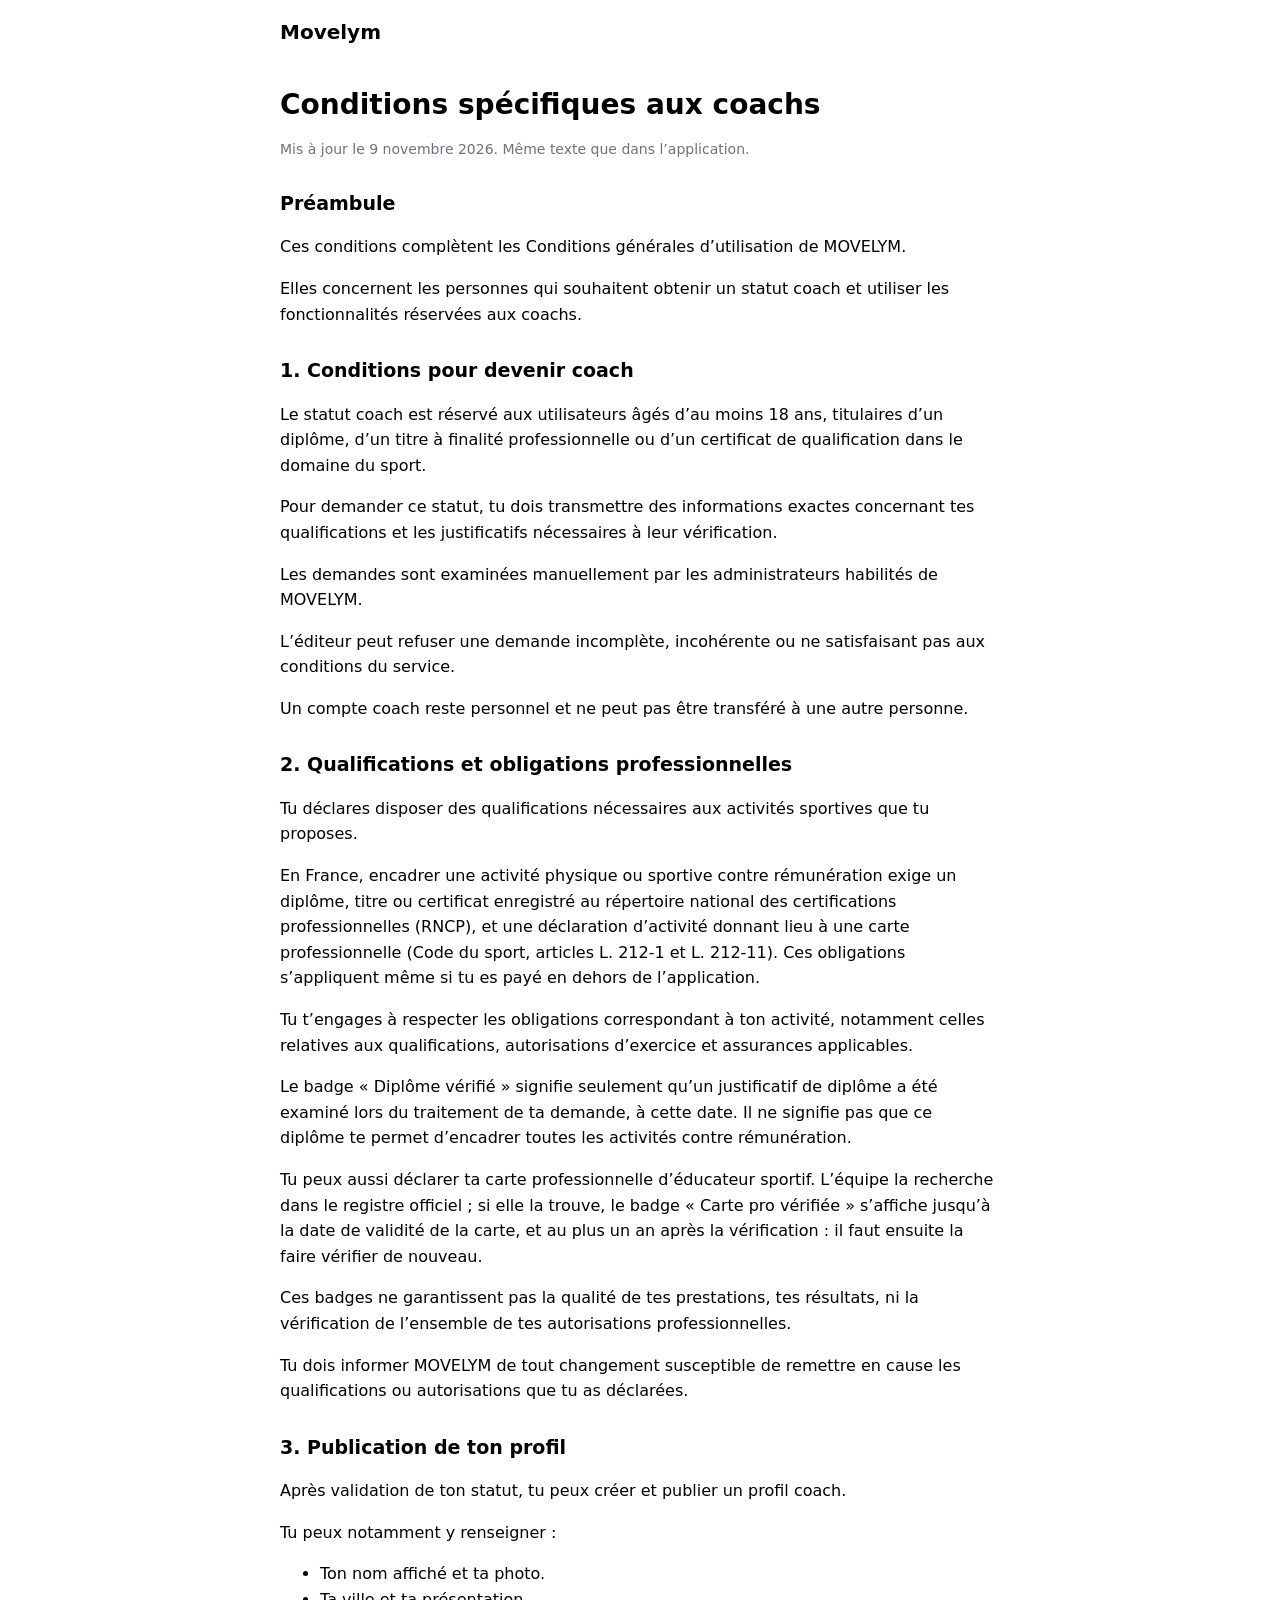
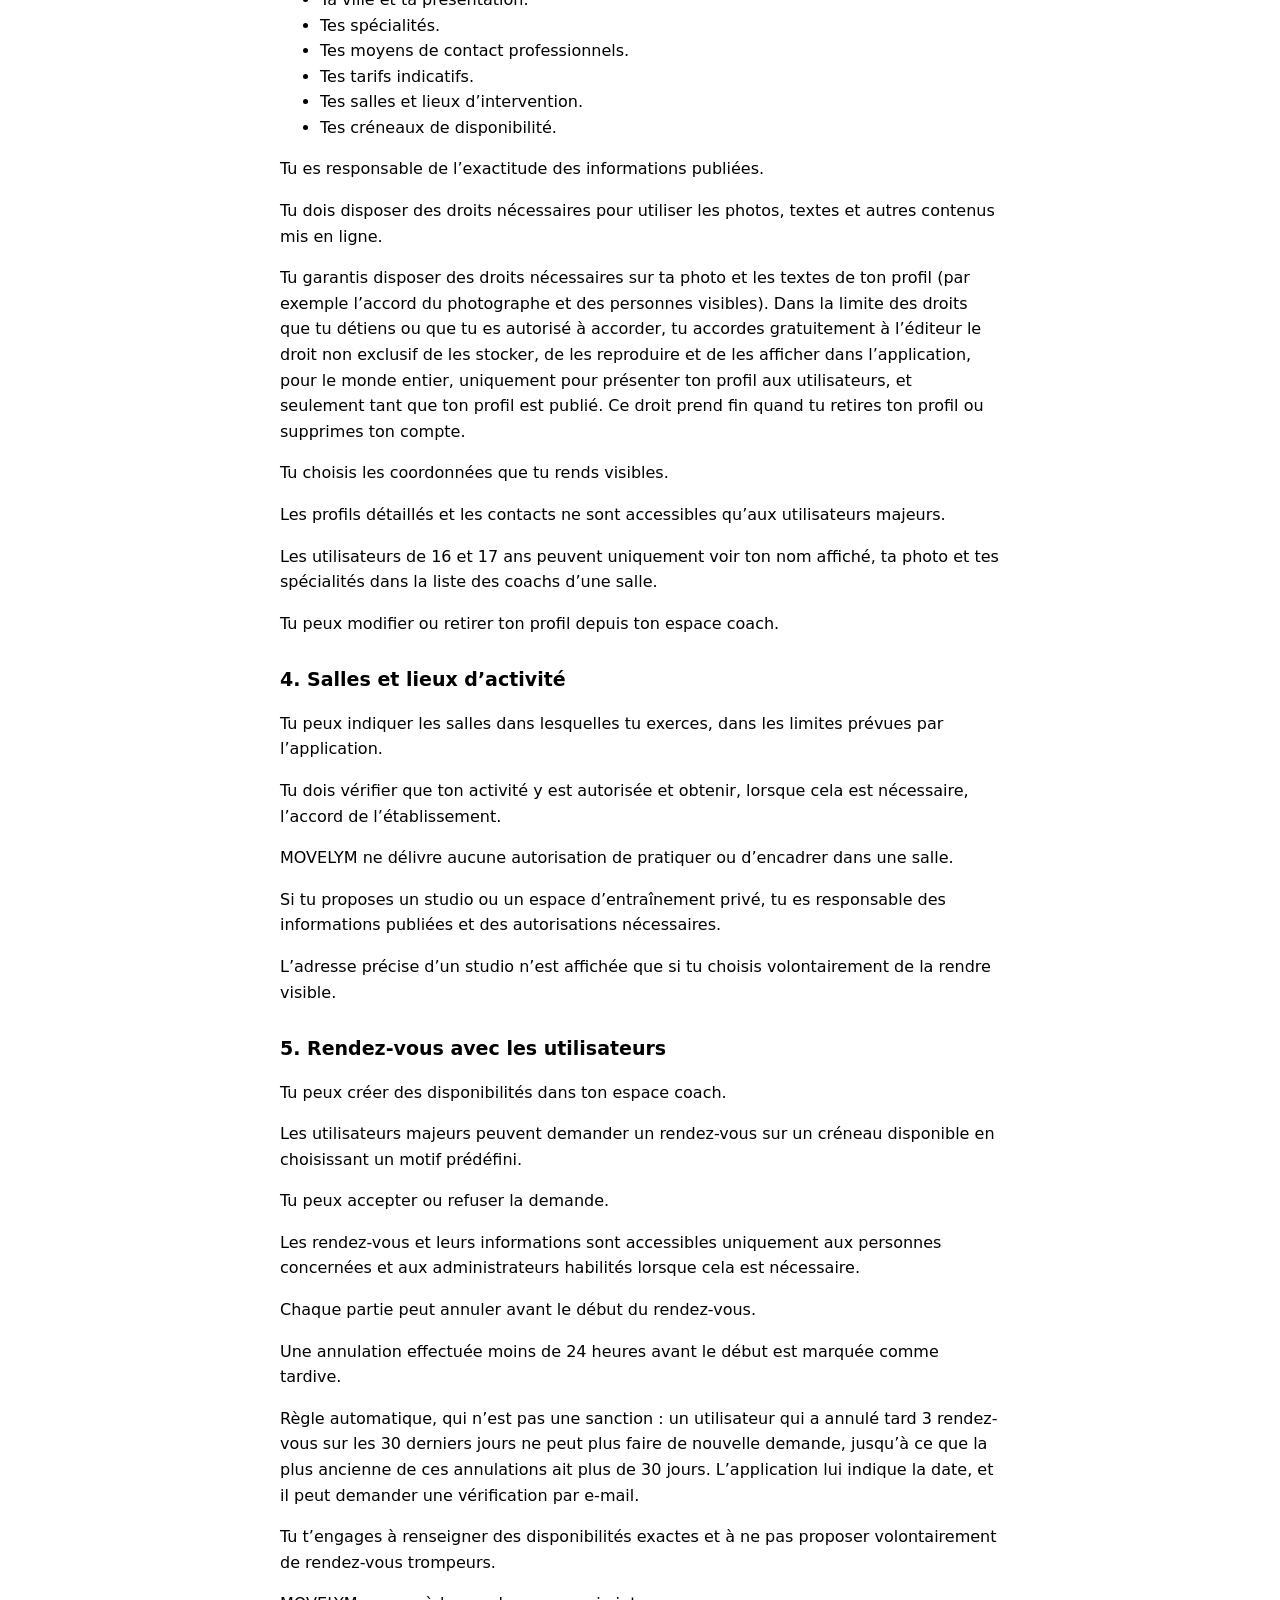
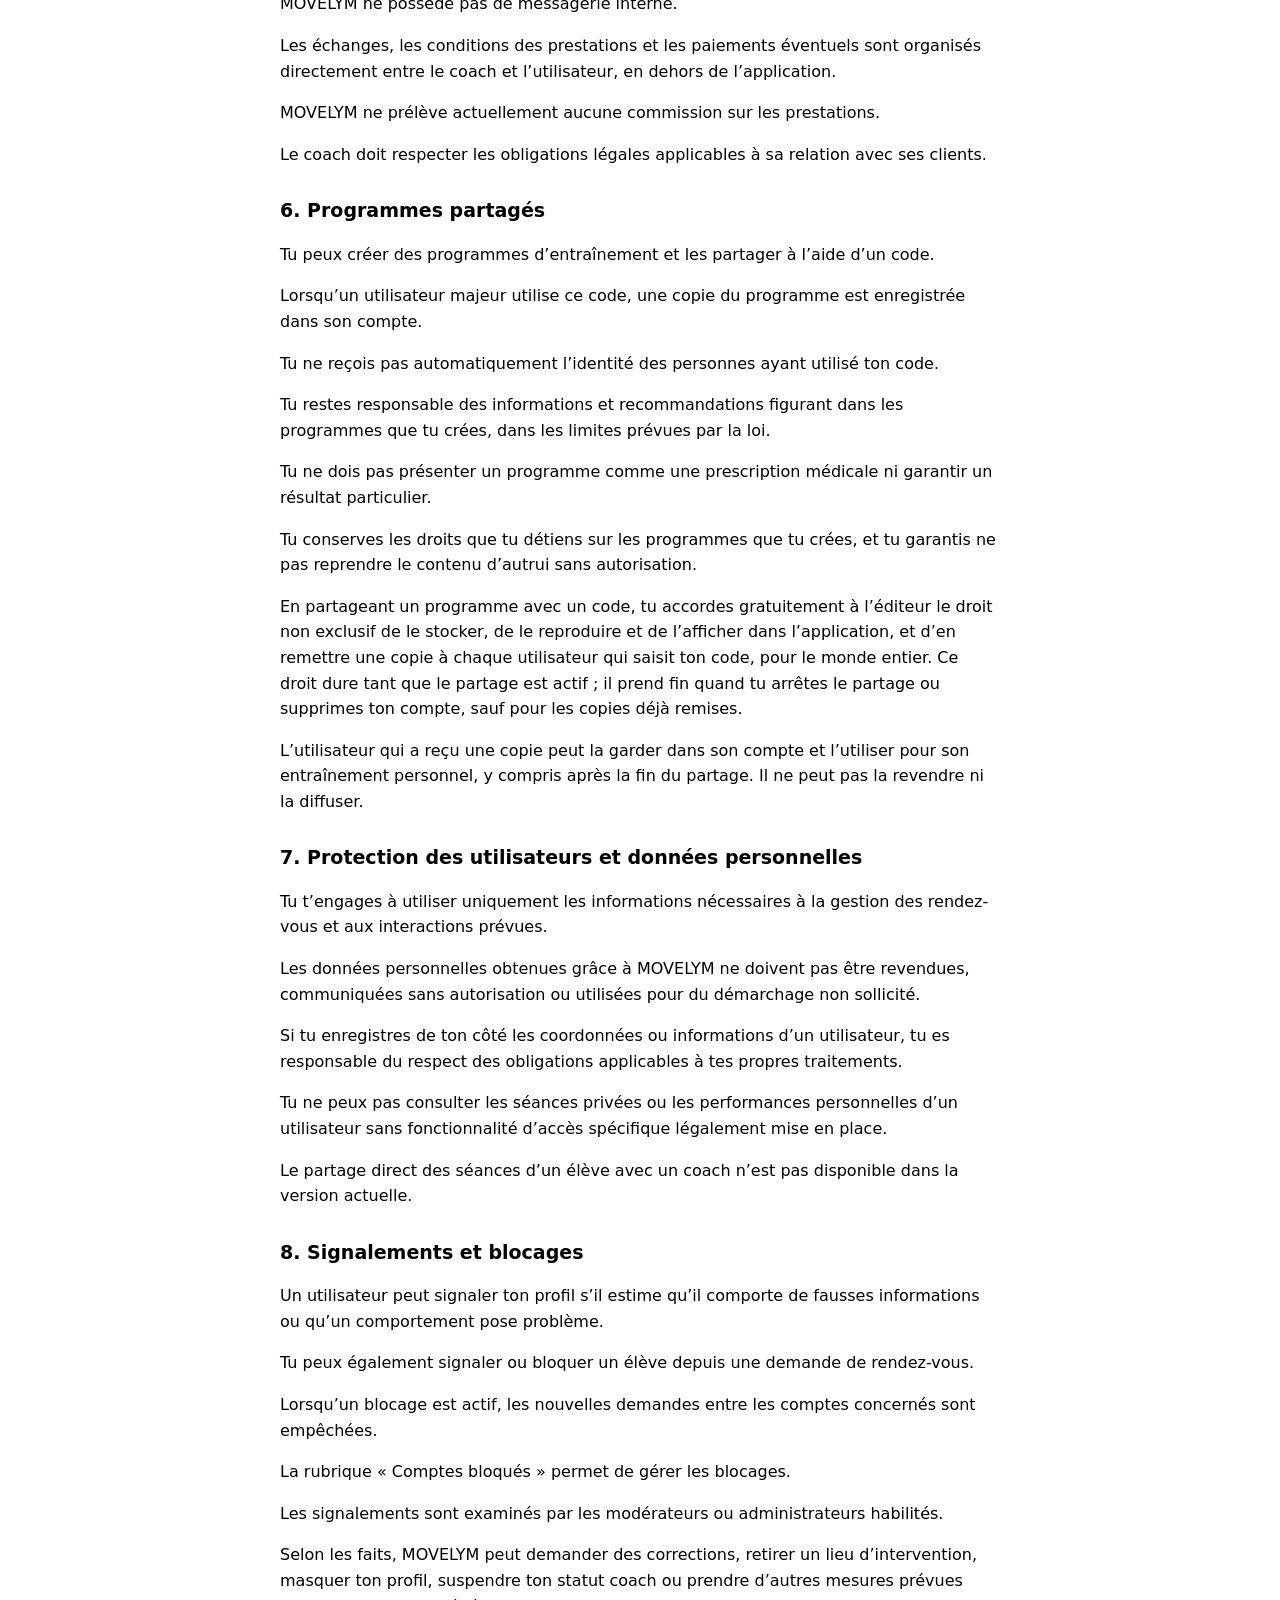
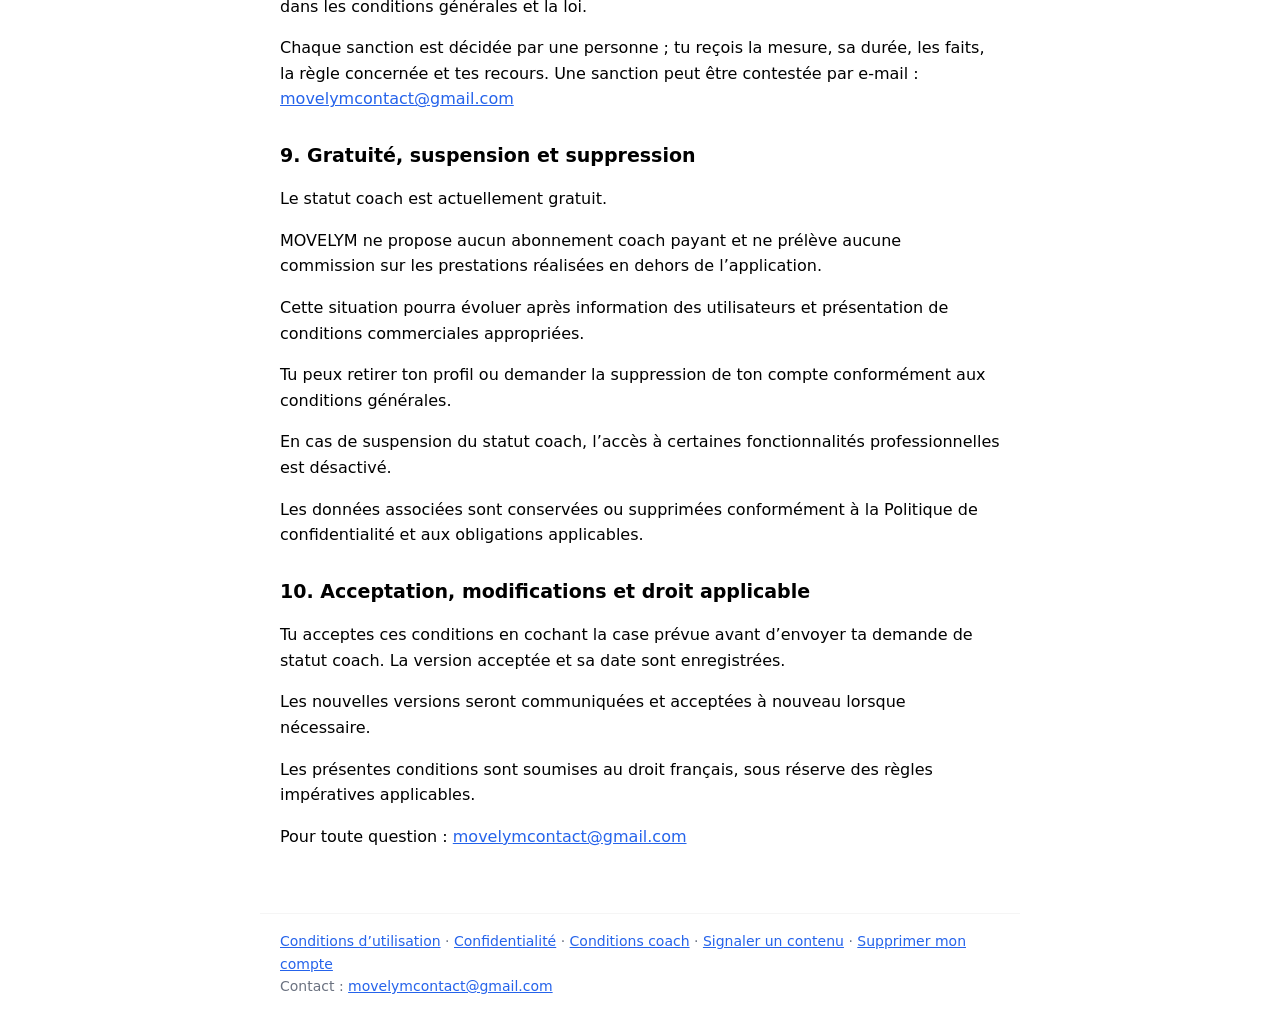
==== conditions-coach.html @ eb7c1eb4 "3e audit : signalement sans compte, signalements non traités, site public" ====
<!DOCTYPE html>
<html lang="fr">
<head>
<meta charset="utf-8">
<meta name="viewport" content="width=device-width, initial-scale=1">
<title>Conditions spécifiques aux coachs – Movelym</title>
<link rel="stylesheet" href="style.css">
</head>
<body>
<header><a class="brand" href="index.html">Movelym</a></header>
<main>
<h1>Conditions spécifiques aux coachs</h1>
<p class="muted">Mis à jour le 9 novembre 2026. Même texte que dans l’application.</p>
<h2>Préambule</h2>
<p>Ces conditions complètent les Conditions générales d’utilisation de MOVELYM.</p>
<p>Elles concernent les personnes qui souhaitent obtenir un statut coach et utiliser les fonctionnalités réservées aux coachs.</p>
<h2>1. Conditions pour devenir coach</h2>
<p>Le statut coach est réservé aux utilisateurs âgés d’au moins 18 ans, titulaires d’un diplôme, d’un titre à finalité professionnelle ou d’un certificat de qualification dans le domaine du sport.</p>
<p>Pour demander ce statut, tu dois transmettre des informations exactes concernant tes qualifications et les justificatifs nécessaires à leur vérification.</p>
<p>Les demandes sont examinées manuellement par les administrateurs habilités de MOVELYM.</p>
<p>L’éditeur peut refuser une demande incomplète, incohérente ou ne satisfaisant pas aux conditions du service.</p>
<p>Un compte coach reste personnel et ne peut pas être transféré à une autre personne.</p>
<h2>2. Qualifications et obligations professionnelles</h2>
<p>Tu déclares disposer des qualifications nécessaires aux activités sportives que tu proposes.</p>
<p>En France, encadrer une activité physique ou sportive contre rémunération exige un diplôme, titre ou certificat enregistré au répertoire national des certifications professionnelles (RNCP), et une déclaration d’activité donnant lieu à une carte professionnelle (Code du sport, articles L. 212-1 et L. 212-11). Ces obligations s’appliquent même si tu es payé en dehors de l’application.</p>
<p>Tu t’engages à respecter les obligations correspondant à ton activité, notamment celles relatives aux qualifications, autorisations d’exercice et assurances applicables.</p>
<p>Le badge « Diplôme vérifié » signifie seulement qu’un justificatif de diplôme a été examiné lors du traitement de ta demande, à cette date. Il ne signifie pas que ce diplôme te permet d’encadrer toutes les activités contre rémunération.</p>
<p>Tu peux aussi déclarer ta carte professionnelle d’éducateur sportif. L’équipe la recherche dans le registre officiel ; si elle la trouve, le badge « Carte pro vérifiée » s’affiche jusqu’à la date de validité de la carte, et au plus un an après la vérification : il faut ensuite la faire vérifier de nouveau.</p>
<p>Ces badges ne garantissent pas la qualité de tes prestations, tes résultats, ni la vérification de l’ensemble de tes autorisations professionnelles.</p>
<p>Tu dois informer MOVELYM de tout changement susceptible de remettre en cause les qualifications ou autorisations que tu as déclarées.</p>
<h2>3. Publication de ton profil</h2>
<p>Après validation de ton statut, tu peux créer et publier un profil coach.</p>
<p>Tu peux notamment y renseigner :</p>
<ul><li>Ton nom affiché et ta photo.</li><li>Ta ville et ta présentation.</li><li>Tes spécialités.</li><li>Tes moyens de contact professionnels.</li><li>Tes tarifs indicatifs.</li><li>Tes salles et lieux d’intervention.</li><li>Tes créneaux de disponibilité.</li></ul>
<p>Tu es responsable de l’exactitude des informations publiées.</p>
<p>Tu dois disposer des droits nécessaires pour utiliser les photos, textes et autres contenus mis en ligne.</p>
<p>Tu garantis disposer des droits nécessaires sur ta photo et les textes de ton profil (par exemple l’accord du photographe et des personnes visibles). Dans la limite des droits que tu détiens ou que tu es autorisé à accorder, tu accordes gratuitement à l’éditeur le droit non exclusif de les stocker, de les reproduire et de les afficher dans l’application, pour le monde entier, uniquement pour présenter ton profil aux utilisateurs, et seulement tant que ton profil est publié. Ce droit prend fin quand tu retires ton profil ou supprimes ton compte.</p>
<p>Tu choisis les coordonnées que tu rends visibles.</p>
<p>Les profils détaillés et les contacts ne sont accessibles qu’aux utilisateurs majeurs.</p>
<p>Les utilisateurs de 16 et 17 ans peuvent uniquement voir ton nom affiché, ta photo et tes spécialités dans la liste des coachs d’une salle.</p>
<p>Tu peux modifier ou retirer ton profil depuis ton espace coach.</p>
<h2>4. Salles et lieux d’activité</h2>
<p>Tu peux indiquer les salles dans lesquelles tu exerces, dans les limites prévues par l’application.</p>
<p>Tu dois vérifier que ton activité y est autorisée et obtenir, lorsque cela est nécessaire, l’accord de l’établissement.</p>
<p>MOVELYM ne délivre aucune autorisation de pratiquer ou d’encadrer dans une salle.</p>
<p>Si tu proposes un studio ou un espace d’entraînement privé, tu es responsable des informations publiées et des autorisations nécessaires.</p>
<p>L’adresse précise d’un studio n’est affichée que si tu choisis volontairement de la rendre visible.</p>
<h2>5. Rendez-vous avec les utilisateurs</h2>
<p>Tu peux créer des disponibilités dans ton espace coach.</p>
<p>Les utilisateurs majeurs peuvent demander un rendez-vous sur un créneau disponible en choisissant un motif prédéfini.</p>
<p>Tu peux accepter ou refuser la demande.</p>
<p>Les rendez-vous et leurs informations sont accessibles uniquement aux personnes concernées et aux administrateurs habilités lorsque cela est nécessaire.</p>
<p>Chaque partie peut annuler avant le début du rendez-vous.</p>
<p>Une annulation effectuée moins de 24 heures avant le début est marquée comme tardive.</p>
<p>Règle automatique, qui n’est pas une sanction : un utilisateur qui a annulé tard 3 rendez-vous sur les 30 derniers jours ne peut plus faire de nouvelle demande, jusqu’à ce que la plus ancienne de ces annulations ait plus de 30 jours. L’application lui indique la date, et il peut demander une vérification par e-mail.</p>
<p>Tu t’engages à renseigner des disponibilités exactes et à ne pas proposer volontairement de rendez-vous trompeurs.</p>
<p>MOVELYM ne possède pas de messagerie interne.</p>
<p>Les échanges, les conditions des prestations et les paiements éventuels sont organisés directement entre le coach et l’utilisateur, en dehors de l’application.</p>
<p>MOVELYM ne prélève actuellement aucune commission sur les prestations.</p>
<p>Le coach doit respecter les obligations légales applicables à sa relation avec ses clients.</p>
<h2>6. Programmes partagés</h2>
<p>Tu peux créer des programmes d’entraînement et les partager à l’aide d’un code.</p>
<p>Lorsqu’un utilisateur majeur utilise ce code, une copie du programme est enregistrée dans son compte.</p>
<p>Tu ne reçois pas automatiquement l’identité des personnes ayant utilisé ton code.</p>
<p>Tu restes responsable des informations et recommandations figurant dans les programmes que tu crées, dans les limites prévues par la loi.</p>
<p>Tu ne dois pas présenter un programme comme une prescription médicale ni garantir un résultat particulier.</p>
<p>Tu conserves les droits que tu détiens sur les programmes que tu crées, et tu garantis ne pas reprendre le contenu d’autrui sans autorisation.</p>
<p>En partageant un programme avec un code, tu accordes gratuitement à l’éditeur le droit non exclusif de le stocker, de le reproduire et de l’afficher dans l’application, et d’en remettre une copie à chaque utilisateur qui saisit ton code, pour le monde entier. Ce droit dure tant que le partage est actif ; il prend fin quand tu arrêtes le partage ou supprimes ton compte, sauf pour les copies déjà remises.</p>
<p>L’utilisateur qui a reçu une copie peut la garder dans son compte et l’utiliser pour son entraînement personnel, y compris après la fin du partage. Il ne peut pas la revendre ni la diffuser.</p>
<h2>7. Protection des utilisateurs et données personnelles</h2>
<p>Tu t’engages à utiliser uniquement les informations nécessaires à la gestion des rendez-vous et aux interactions prévues.</p>
<p>Les données personnelles obtenues grâce à MOVELYM ne doivent pas être revendues, communiquées sans autorisation ou utilisées pour du démarchage non sollicité.</p>
<p>Si tu enregistres de ton côté les coordonnées ou informations d’un utilisateur, tu es responsable du respect des obligations applicables à tes propres traitements.</p>
<p>Tu ne peux pas consulter les séances privées ou les performances personnelles d’un utilisateur sans fonctionnalité d’accès spécifique légalement mise en place.</p>
<p>Le partage direct des séances d’un élève avec un coach n’est pas disponible dans la version actuelle.</p>
<h2>8. Signalements et blocages</h2>
<p>Un utilisateur peut signaler ton profil s’il estime qu’il comporte de fausses informations ou qu’un comportement pose problème.</p>
<p>Tu peux également signaler ou bloquer un élève depuis une demande de rendez-vous.</p>
<p>Lorsqu’un blocage est actif, les nouvelles demandes entre les comptes concernés sont empêchées.</p>
<p>La rubrique « Comptes bloqués » permet de gérer les blocages.</p>
<p>Les signalements sont examinés par les modérateurs ou administrateurs habilités.</p>
<p>Selon les faits, MOVELYM peut demander des corrections, retirer un lieu d’intervention, masquer ton profil, suspendre ton statut coach ou prendre d’autres mesures prévues dans les conditions générales et la loi.</p>
<p>Chaque sanction est décidée par une personne ; tu reçois la mesure, sa durée, les faits, la règle concernée et tes recours. Une sanction peut être contestée par e-mail : <a href="mailto:movelymcontact@gmail.com">movelymcontact@gmail.com</a></p>
<h2>9. Gratuité, suspension et suppression</h2>
<p>Le statut coach est actuellement gratuit.</p>
<p>MOVELYM ne propose aucun abonnement coach payant et ne prélève aucune commission sur les prestations réalisées en dehors de l’application.</p>
<p>Cette situation pourra évoluer après information des utilisateurs et présentation de conditions commerciales appropriées.</p>
<p>Tu peux retirer ton profil ou demander la suppression de ton compte conformément aux conditions générales.</p>
<p>En cas de suspension du statut coach, l’accès à certaines fonctionnalités professionnelles est désactivé.</p>
<p>Les données associées sont conservées ou supprimées conformément à la Politique de confidentialité et aux obligations applicables.</p>
<h2>10. Acceptation, modifications et droit applicable</h2>
<p>Tu acceptes ces conditions en cochant la case prévue avant d’envoyer ta demande de statut coach. La version acceptée et sa date sont enregistrées.</p>
<p>Les nouvelles versions seront communiquées et acceptées à nouveau lorsque nécessaire.</p>
<p>Les présentes conditions sont soumises au droit français, sous réserve des règles impératives applicables.</p>
<p>Pour toute question : <a href="mailto:movelymcontact@gmail.com">movelymcontact@gmail.com</a></p>
</main>
<footer>
<a href="conditions.html">Conditions d’utilisation</a> ·
<a href="confidentialite.html">Confidentialité</a> ·
<a href="conditions-coach.html">Conditions coach</a> ·
<a href="signaler.html">Signaler un contenu</a> ·
<a href="supprimer-compte.html">Supprimer mon compte</a>
<br>Contact : <a href="mailto:movelymcontact@gmail.com">movelymcontact@gmail.com</a>
</footer>
</body>
</html>
---- style.css ----
:root { color-scheme: light dark; --accent: #2563eb; --muted: #6b7280; --card: rgba(127,127,127,.08); }
* { box-sizing: border-box; }
body { margin: 0; font: 16px/1.6 -apple-system, system-ui, "Segoe UI", Roboto, sans-serif; }
header, main, footer { max-width: 760px; margin: 0 auto; padding: 16px 20px; }
.brand { font-weight: 800; font-size: 20px; text-decoration: none; color: inherit; }
h1 { font-size: 28px; line-height: 1.2; margin: 8px 0 16px; }
h2 { font-size: 19px; margin: 28px 0 8px; }
a { color: var(--accent); }
.muted, footer { color: var(--muted); font-size: 14px; }
footer { border-top: 1px solid var(--card); margin-top: 32px; }
.card { background: var(--card); border-radius: 14px; padding: 16px 18px; margin: 12px 0; }
.cards a { display: block; text-decoration: none; color: inherit; }
.cards a strong { color: var(--accent); }
label { display: block; font-weight: 600; margin: 16px 0 6px; }
input[type=text], input[type=email], select, textarea { width: 100%; font: inherit; padding: 10px 12px; border-radius: 10px; border: 1px solid rgba(127,127,127,.4); background: transparent; color: inherit; }
textarea { min-height: 140px; }
.check { display: flex; gap: 10px; align-items: flex-start; font-weight: 400; }
.check input { margin-top: 5px; }
button { margin-top: 20px; font: inherit; font-weight: 700; padding: 12px 20px; border: 0; border-radius: 12px; background: var(--accent); color: #fff; cursor: pointer; }
button:disabled { opacity: .6; cursor: default; }
.hp { position: absolute; left: -10000px; width: 1px; height: 1px; overflow: hidden; }
.msg { margin-top: 16px; padding: 12px 14px; border-radius: 10px; display: none; }
.msg.ok { display: block; background: rgba(34,197,94,.15); }
.msg.err { display: block; background: rgba(239,68,68,.15); }
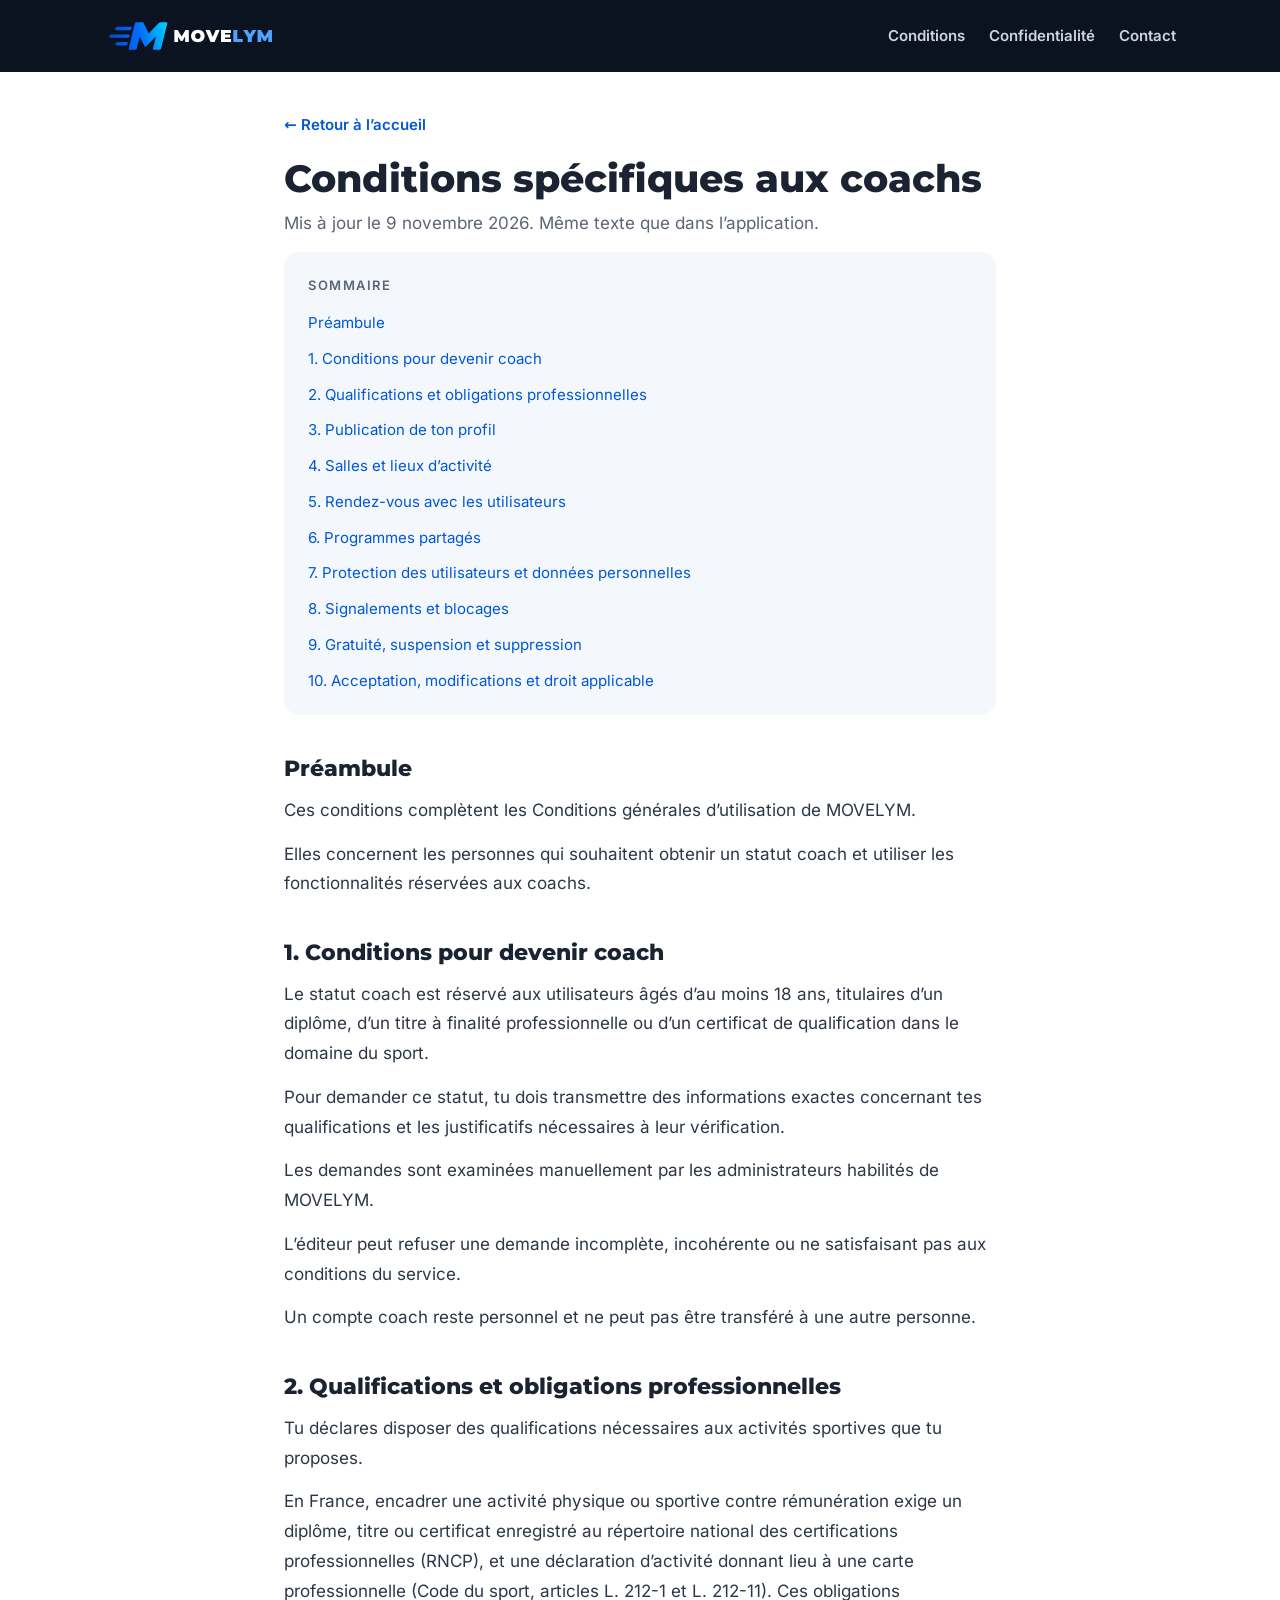
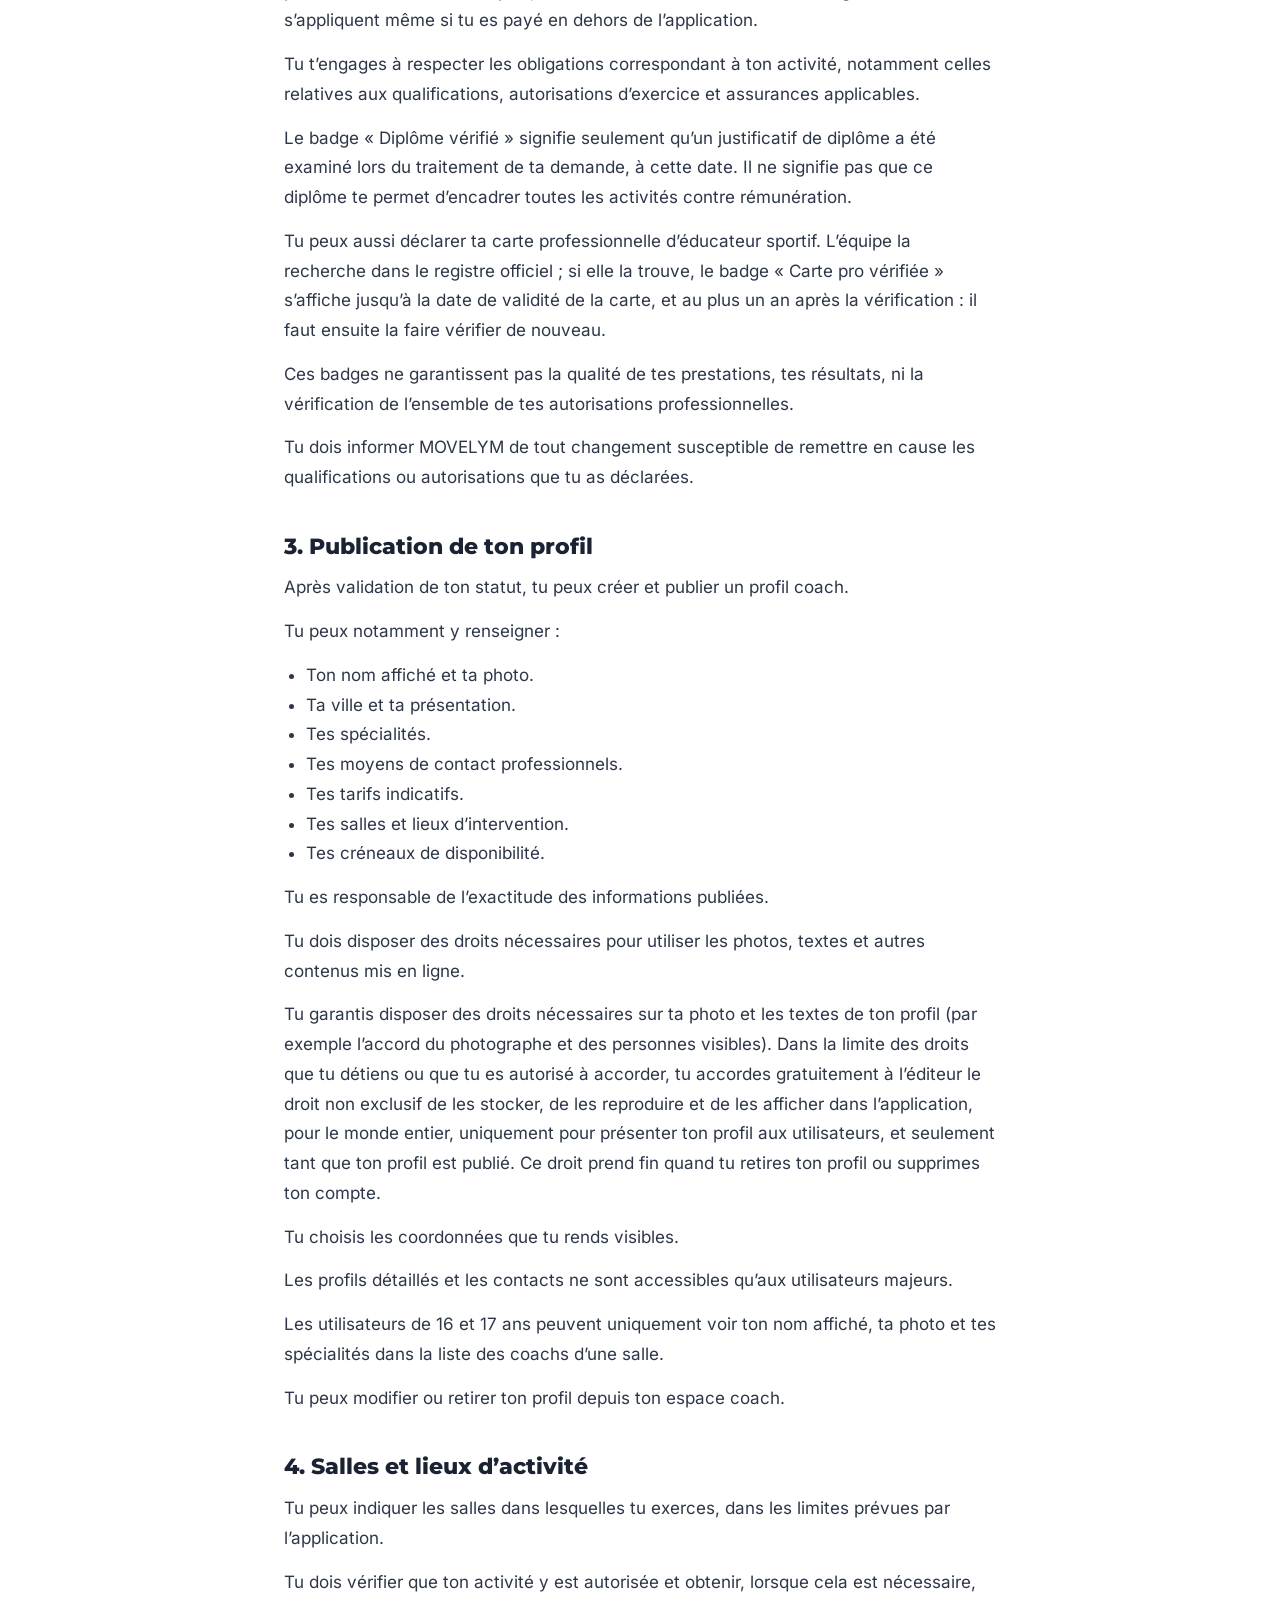
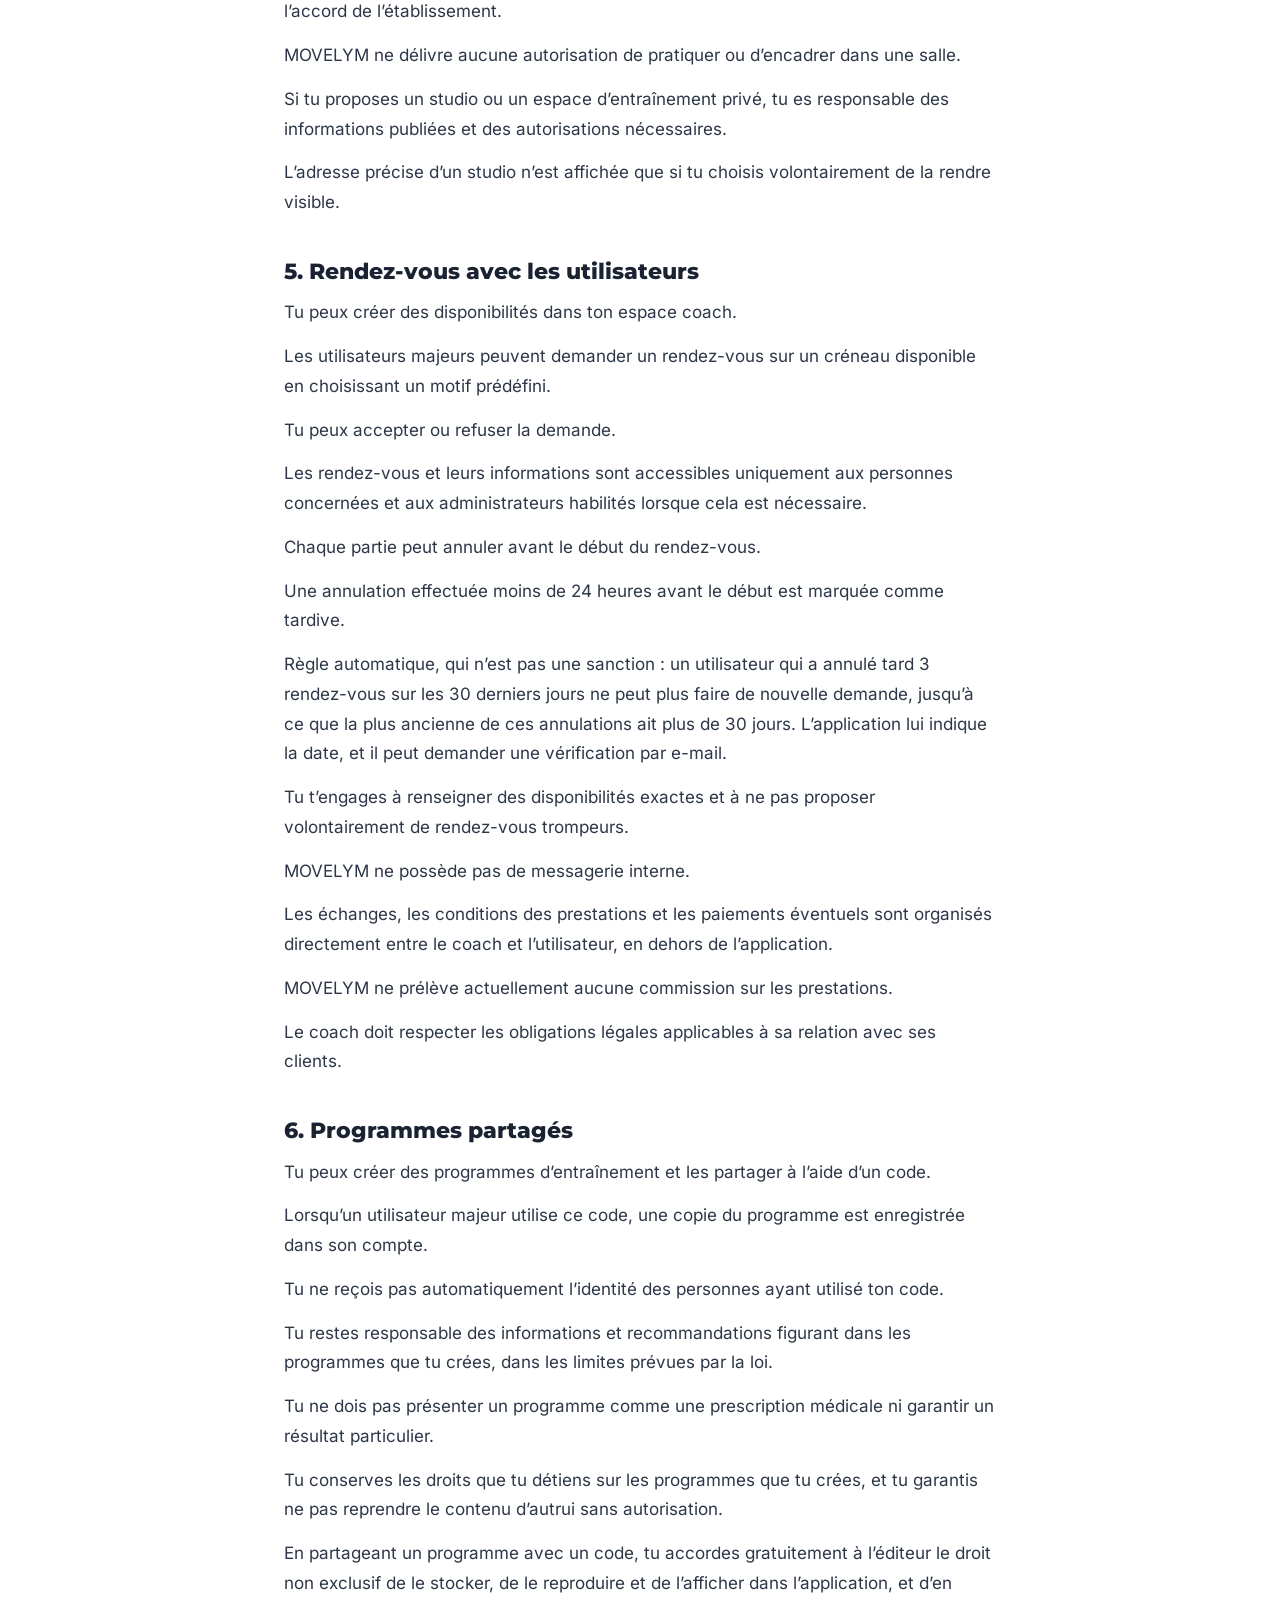
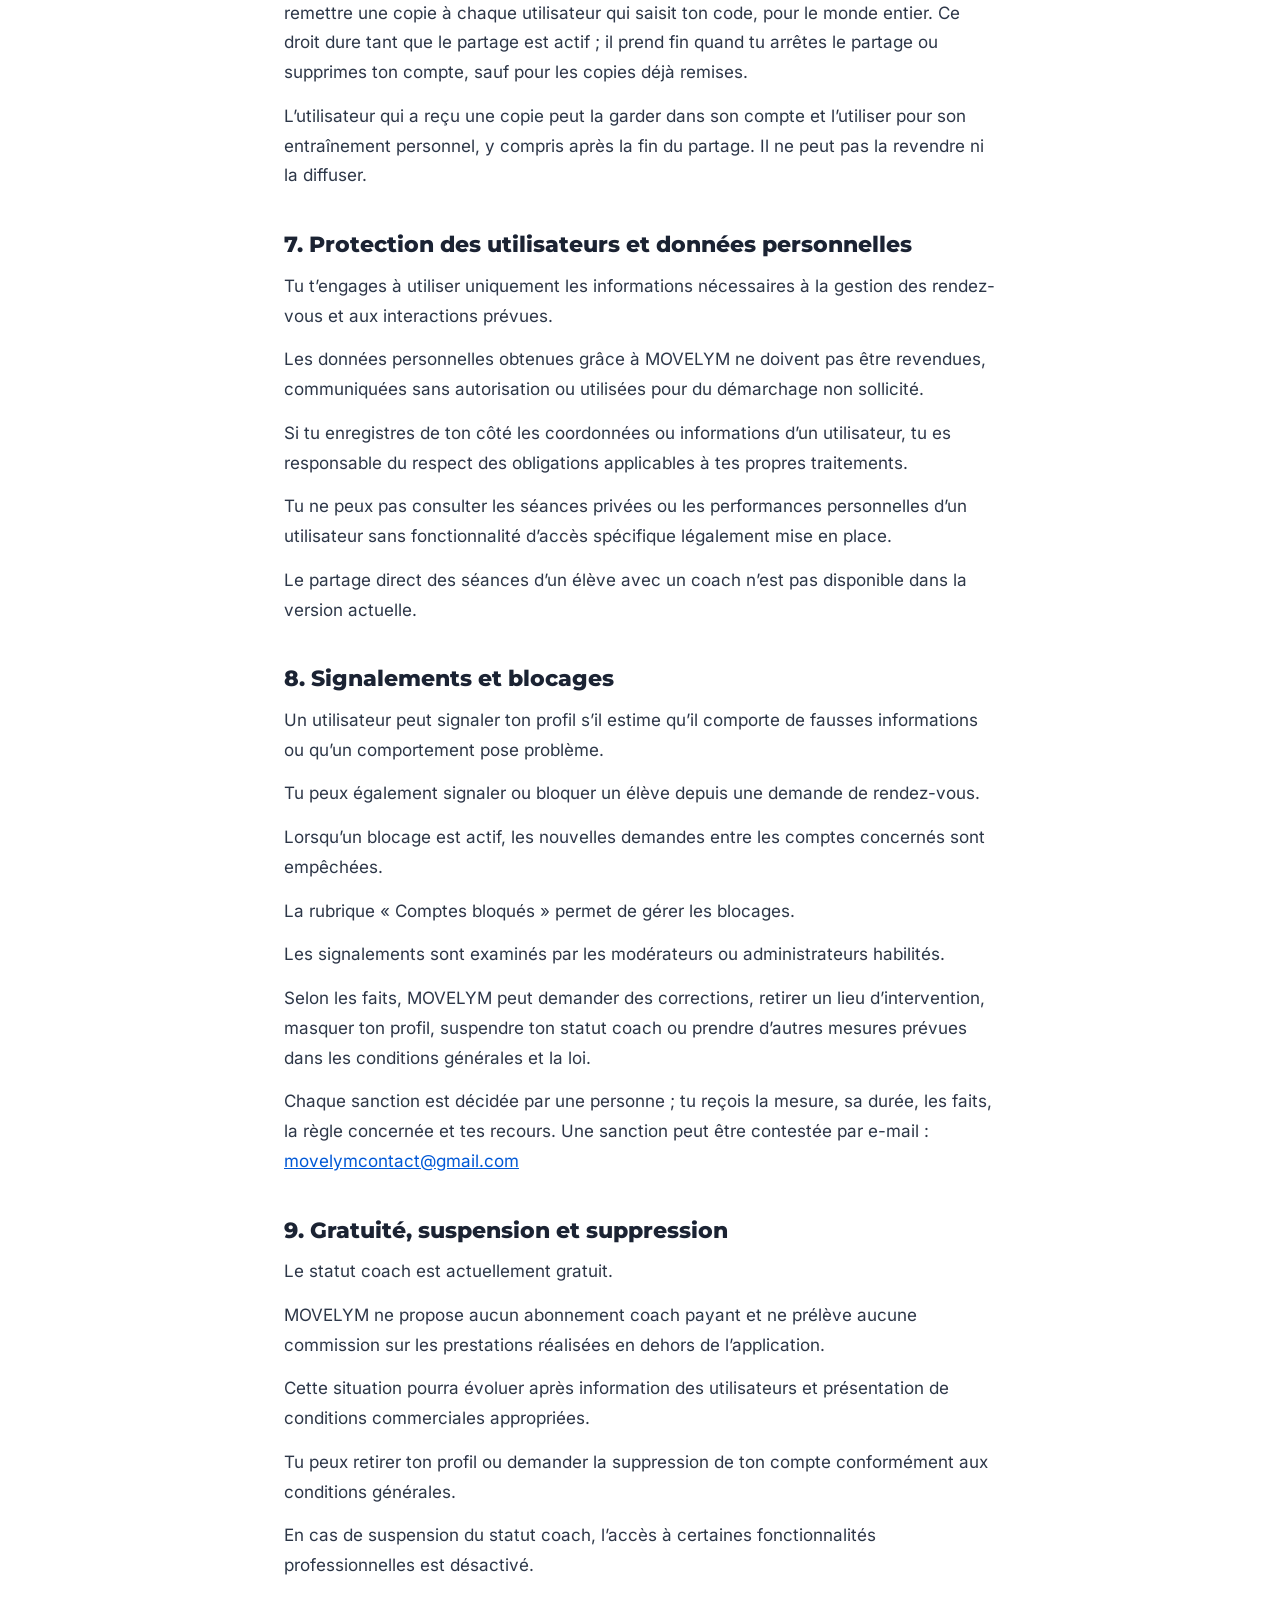
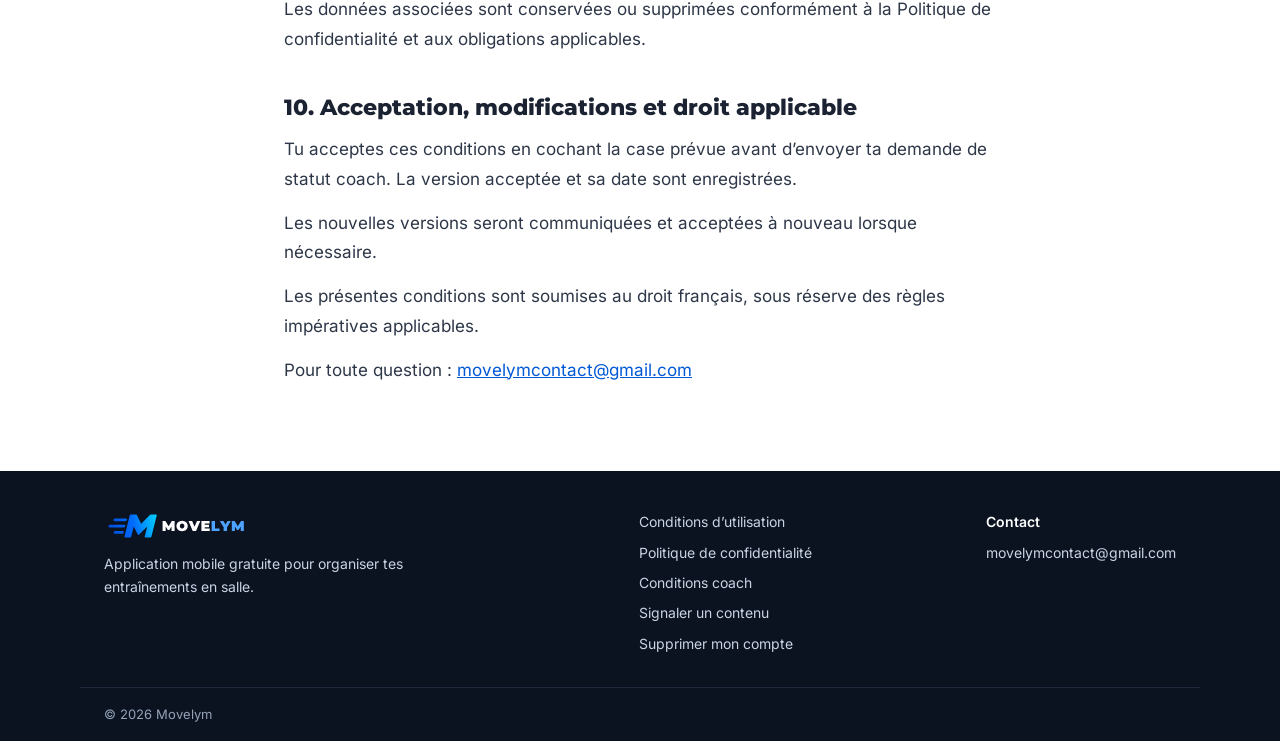
==== commit 99aa2465: "Site : nouveau design avec le logo Movelym" ====
--- a/conditions-coach.html
+++ b/conditions-coach.html
@@ -4,22 +4,46 @@
 <meta charset="utf-8">
 <meta name="viewport" content="width=device-width, initial-scale=1">
 <title>Conditions spécifiques aux coachs – Movelym</title>
+<meta name="description" content="Conditions spécifiques aux coachs – Movelym, application mobile gratuite d’entraînement en salle.">
+<meta name="theme-color" content="#0B1220">
+<link rel="icon" href="favicon.svg" type="image/svg+xml">
+<link rel="icon" href="favicon-32.png" sizes="32x32" type="image/png">
+<link rel="apple-touch-icon" href="apple-touch-icon.png">
+<link rel="preload" href="fonts/inter-400.woff2" as="font" type="font/woff2" crossorigin>
+<link rel="preload" href="fonts/montserrat-800.woff2" as="font" type="font/woff2" crossorigin>
 <link rel="stylesheet" href="style.css">
 </head>
 <body>
-<header><a class="brand" href="index.html">Movelym</a></header>
-<main>
+<a class="skip" href="#contenu">Aller au contenu</a>
+<header class="top">
+<div class="wrap top-in">
+<a class="brand" href="index.html"><img src="img/logo.svg" alt="Movelym – accueil" width="200" height="40"></a>
+<nav aria-label="Navigation principale">
+<a href="conditions.html">Conditions</a>
+<a href="confidentialite.html">Confidentialité</a>
+<a href="#contact">Contact</a>
+</nav>
+</div>
+</header>
+<main id="contenu" class="read">
+<a class="back" href="index.html">← Retour à l’accueil</a>
 <h1>Conditions spécifiques aux coachs</h1>
-<p class="muted">Mis à jour le 9 novembre 2026. Même texte que dans l’application.</p>
+<p class="date">Mis à jour le 9 novembre 2026. Même texte que dans l’application.</p>
+<nav class="toc" aria-label="Sommaire"><span class="eyebrow">Sommaire</span><ol><li><a href="#preambule">Préambule</a></li><li><a href="#1-conditions-pour-devenir-coach">1. Conditions pour devenir coach</a></li><li><a href="#2-qualifications-et-obligations-professionnelles">2. Qualifications et obligations professionnelles</a></li><li><a href="#3-publication-de-ton-profil">3. Publication de ton profil</a></li><li><a href="#4-salles-et-lieux-d-activite">4. Salles et lieux d’activité</a></li><li><a href="#5-rendez-vous-avec-les-utilisateurs">5. Rendez-vous avec les utilisateurs</a></li><li><a href="#6-programmes-partages">6. Programmes partagés</a></li><li><a href="#7-protection-des-utilisateurs-et-donnees-personnelles">7. Protection des utilisateurs et données personnelles</a></li><li><a href="#8-signalements-et-blocages">8. Signalements et blocages</a></li><li><a href="#9-gratuite-suspension-et-suppression">9. Gratuité, suspension et suppression</a></li><li><a href="#10-acceptation-modifications-et-droit-applicable">10. Acceptation, modifications et droit applicable</a></li></ol></nav>
+<section id="preambule">
 <h2>Préambule</h2>
 <p>Ces conditions complètent les Conditions générales d’utilisation de MOVELYM.</p>
 <p>Elles concernent les personnes qui souhaitent obtenir un statut coach et utiliser les fonctionnalités réservées aux coachs.</p>
+</section>
+<section id="1-conditions-pour-devenir-coach">
 <h2>1. Conditions pour devenir coach</h2>
 <p>Le statut coach est réservé aux utilisateurs âgés d’au moins 18 ans, titulaires d’un diplôme, d’un titre à finalité professionnelle ou d’un certificat de qualification dans le domaine du sport.</p>
 <p>Pour demander ce statut, tu dois transmettre des informations exactes concernant tes qualifications et les justificatifs nécessaires à leur vérification.</p>
 <p>Les demandes sont examinées manuellement par les administrateurs habilités de MOVELYM.</p>
 <p>L’éditeur peut refuser une demande incomplète, incohérente ou ne satisfaisant pas aux conditions du service.</p>
 <p>Un compte coach reste personnel et ne peut pas être transféré à une autre personne.</p>
+</section>
+<section id="2-qualifications-et-obligations-professionnelles">
 <h2>2. Qualifications et obligations professionnelles</h2>
 <p>Tu déclares disposer des qualifications nécessaires aux activités sportives que tu proposes.</p>
 <p>En France, encadrer une activité physique ou sportive contre rémunération exige un diplôme, titre ou certificat enregistré au répertoire national des certifications professionnelles (RNCP), et une déclaration d’activité donnant lieu à une carte professionnelle (Code du sport, articles L. 212-1 et L. 212-11). Ces obligations s’appliquent même si tu es payé en dehors de l’application.</p>
@@ -28,6 +52,8 @@
 <p>Tu peux aussi déclarer ta carte professionnelle d’éducateur sportif. L’équipe la recherche dans le registre officiel ; si elle la trouve, le badge « Carte pro vérifiée » s’affiche jusqu’à la date de validité de la carte, et au plus un an après la vérification : il faut ensuite la faire vérifier de nouveau.</p>
 <p>Ces badges ne garantissent pas la qualité de tes prestations, tes résultats, ni la vérification de l’ensemble de tes autorisations professionnelles.</p>
 <p>Tu dois informer MOVELYM de tout changement susceptible de remettre en cause les qualifications ou autorisations que tu as déclarées.</p>
+</section>
+<section id="3-publication-de-ton-profil">
 <h2>3. Publication de ton profil</h2>
 <p>Après validation de ton statut, tu peux créer et publier un profil coach.</p>
 <p>Tu peux notamment y renseigner :</p>
@@ -39,12 +65,16 @@
 <p>Les profils détaillés et les contacts ne sont accessibles qu’aux utilisateurs majeurs.</p>
 <p>Les utilisateurs de 16 et 17 ans peuvent uniquement voir ton nom affiché, ta photo et tes spécialités dans la liste des coachs d’une salle.</p>
 <p>Tu peux modifier ou retirer ton profil depuis ton espace coach.</p>
+</section>
+<section id="4-salles-et-lieux-d-activite">
 <h2>4. Salles et lieux d’activité</h2>
 <p>Tu peux indiquer les salles dans lesquelles tu exerces, dans les limites prévues par l’application.</p>
 <p>Tu dois vérifier que ton activité y est autorisée et obtenir, lorsque cela est nécessaire, l’accord de l’établissement.</p>
 <p>MOVELYM ne délivre aucune autorisation de pratiquer ou d’encadrer dans une salle.</p>
 <p>Si tu proposes un studio ou un espace d’entraînement privé, tu es responsable des informations publiées et des autorisations nécessaires.</p>
 <p>L’adresse précise d’un studio n’est affichée que si tu choisis volontairement de la rendre visible.</p>
+</section>
+<section id="5-rendez-vous-avec-les-utilisateurs">
 <h2>5. Rendez-vous avec les utilisateurs</h2>
 <p>Tu peux créer des disponibilités dans ton espace coach.</p>
 <p>Les utilisateurs majeurs peuvent demander un rendez-vous sur un créneau disponible en choisissant un motif prédéfini.</p>
@@ -58,6 +88,8 @@
 <p>Les échanges, les conditions des prestations et les paiements éventuels sont organisés directement entre le coach et l’utilisateur, en dehors de l’application.</p>
 <p>MOVELYM ne prélève actuellement aucune commission sur les prestations.</p>
 <p>Le coach doit respecter les obligations légales applicables à sa relation avec ses clients.</p>
+</section>
+<section id="6-programmes-partages">
 <h2>6. Programmes partagés</h2>
 <p>Tu peux créer des programmes d’entraînement et les partager à l’aide d’un code.</p>
 <p>Lorsqu’un utilisateur majeur utilise ce code, une copie du programme est enregistrée dans son compte.</p>
@@ -67,12 +99,16 @@
 <p>Tu conserves les droits que tu détiens sur les programmes que tu crées, et tu garantis ne pas reprendre le contenu d’autrui sans autorisation.</p>
 <p>En partageant un programme avec un code, tu accordes gratuitement à l’éditeur le droit non exclusif de le stocker, de le reproduire et de l’afficher dans l’application, et d’en remettre une copie à chaque utilisateur qui saisit ton code, pour le monde entier. Ce droit dure tant que le partage est actif ; il prend fin quand tu arrêtes le partage ou supprimes ton compte, sauf pour les copies déjà remises.</p>
 <p>L’utilisateur qui a reçu une copie peut la garder dans son compte et l’utiliser pour son entraînement personnel, y compris après la fin du partage. Il ne peut pas la revendre ni la diffuser.</p>
+</section>
+<section id="7-protection-des-utilisateurs-et-donnees-personnelles">
 <h2>7. Protection des utilisateurs et données personnelles</h2>
 <p>Tu t’engages à utiliser uniquement les informations nécessaires à la gestion des rendez-vous et aux interactions prévues.</p>
 <p>Les données personnelles obtenues grâce à MOVELYM ne doivent pas être revendues, communiquées sans autorisation ou utilisées pour du démarchage non sollicité.</p>
 <p>Si tu enregistres de ton côté les coordonnées ou informations d’un utilisateur, tu es responsable du respect des obligations applicables à tes propres traitements.</p>
 <p>Tu ne peux pas consulter les séances privées ou les performances personnelles d’un utilisateur sans fonctionnalité d’accès spécifique légalement mise en place.</p>
 <p>Le partage direct des séances d’un élève avec un coach n’est pas disponible dans la version actuelle.</p>
+</section>
+<section id="8-signalements-et-blocages">
 <h2>8. Signalements et blocages</h2>
 <p>Un utilisateur peut signaler ton profil s’il estime qu’il comporte de fausses informations ou qu’un comportement pose problème.</p>
 <p>Tu peux également signaler ou bloquer un élève depuis une demande de rendez-vous.</p>
@@ -81,6 +117,8 @@
 <p>Les signalements sont examinés par les modérateurs ou administrateurs habilités.</p>
 <p>Selon les faits, MOVELYM peut demander des corrections, retirer un lieu d’intervention, masquer ton profil, suspendre ton statut coach ou prendre d’autres mesures prévues dans les conditions générales et la loi.</p>
 <p>Chaque sanction est décidée par une personne ; tu reçois la mesure, sa durée, les faits, la règle concernée et tes recours. Une sanction peut être contestée par e-mail : <a href="mailto:movelymcontact@gmail.com">movelymcontact@gmail.com</a></p>
+</section>
+<section id="9-gratuite-suspension-et-suppression">
 <h2>9. Gratuité, suspension et suppression</h2>
 <p>Le statut coach est actuellement gratuit.</p>
 <p>MOVELYM ne propose aucun abonnement coach payant et ne prélève aucune commission sur les prestations réalisées en dehors de l’application.</p>
@@ -88,19 +126,34 @@
 <p>Tu peux retirer ton profil ou demander la suppression de ton compte conformément aux conditions générales.</p>
 <p>En cas de suspension du statut coach, l’accès à certaines fonctionnalités professionnelles est désactivé.</p>
 <p>Les données associées sont conservées ou supprimées conformément à la Politique de confidentialité et aux obligations applicables.</p>
+</section>
+<section id="10-acceptation-modifications-et-droit-applicable">
 <h2>10. Acceptation, modifications et droit applicable</h2>
 <p>Tu acceptes ces conditions en cochant la case prévue avant d’envoyer ta demande de statut coach. La version acceptée et sa date sont enregistrées.</p>
 <p>Les nouvelles versions seront communiquées et acceptées à nouveau lorsque nécessaire.</p>
 <p>Les présentes conditions sont soumises au droit français, sous réserve des règles impératives applicables.</p>
 <p>Pour toute question : <a href="mailto:movelymcontact@gmail.com">movelymcontact@gmail.com</a></p>
+</section>
 </main>
-<footer>
-<a href="conditions.html">Conditions d’utilisation</a> ·
-<a href="confidentialite.html">Confidentialité</a> ·
-<a href="conditions-coach.html">Conditions coach</a> ·
-<a href="signaler.html">Signaler un contenu</a> ·
+<footer id="contact" class="foot">
+<div class="wrap foot-in">
+<div class="foot-about">
+<img src="img/logo.svg" alt="Movelym" width="160" height="32">
+<p>Application mobile gratuite pour organiser tes entraînements en salle.</p>
+</div>
+<nav aria-label="Liens du site">
+<a href="conditions.html">Conditions d’utilisation</a>
+<a href="confidentialite.html">Politique de confidentialité</a>
+<a href="conditions-coach.html">Conditions coach</a>
+<a href="signaler.html">Signaler un contenu</a>
 <a href="supprimer-compte.html">Supprimer mon compte</a>
-<br>Contact : <a href="mailto:movelymcontact@gmail.com">movelymcontact@gmail.com</a>
+</nav>
+<div class="foot-contact">
+<strong>Contact</strong>
+<a href="mailto:movelymcontact@gmail.com">movelymcontact@gmail.com</a>
+</div>
+</div>
+<p class="wrap copy">© 2026 Movelym</p>
 </footer>
 </body>
 </html>
--- a/style.css
+++ b/style.css
@@ -1,24 +1,94 @@
-:root { color-scheme: light dark; --accent: #2563eb; --muted: #6b7280; --card: rgba(127,127,127,.08); }
+@font-face { font-family: Inter; font-weight: 400; font-display: swap; src: url(fonts/inter-400.woff2) format("woff2"); }
+@font-face { font-family: Inter; font-weight: 600; font-display: swap; src: url(fonts/inter-600.woff2) format("woff2"); }
+@font-face { font-family: Montserrat; font-weight: 800; font-display: swap; src: url(fonts/montserrat-800.woff2) format("woff2"); }
+:root {
+  --navy: #0B1220; --ink: #1B2333; --text: #2D3748; --muted: #5B6577; --line: #E3E8F0; --soft: #F4F7FB;
+  --blue: #006CFC; --link: #0058D6; --deep: #0148D6; --light: #4DA3FF; --tint: #E8F1FF; --on-navy: #C9D4E5;
+}
 * { box-sizing: border-box; }
-body { margin: 0; font: 16px/1.6 -apple-system, system-ui, "Segoe UI", Roboto, sans-serif; }
-header, main, footer { max-width: 760px; margin: 0 auto; padding: 16px 20px; }
-.brand { font-weight: 800; font-size: 20px; text-decoration: none; color: inherit; }
-h1 { font-size: 28px; line-height: 1.2; margin: 8px 0 16px; }
-h2 { font-size: 19px; margin: 28px 0 8px; }
-a { color: var(--accent); }
-.muted, footer { color: var(--muted); font-size: 14px; }
-footer { border-top: 1px solid var(--card); margin-top: 32px; }
-.card { background: var(--card); border-radius: 14px; padding: 16px 18px; margin: 12px 0; }
-.cards a { display: block; text-decoration: none; color: inherit; }
-.cards a strong { color: var(--accent); }
-label { display: block; font-weight: 600; margin: 16px 0 6px; }
-input[type=text], input[type=email], select, textarea { width: 100%; font: inherit; padding: 10px 12px; border-radius: 10px; border: 1px solid rgba(127,127,127,.4); background: transparent; color: inherit; }
+html { scroll-behavior: smooth; }
+body { margin: 0; font: 16px/1.6 Inter, system-ui, -apple-system, "Segoe UI", Roboto, sans-serif; color: var(--text); background: #fff; }
+h1, h2, .h { font-family: Montserrat, Inter, sans-serif; font-weight: 800; color: var(--ink); }
+a { color: var(--link); }
+a:hover { color: var(--deep); }
+:focus-visible { outline: 3px solid var(--light); outline-offset: 2px; border-radius: 4px; }
+.wrap { max-width: 1120px; margin: 0 auto; padding-left: 24px; padding-right: 24px; }
+.skip { position: absolute; left: -10000px; top: 8px; background: #fff; padding: 8px 12px; border-radius: 8px; z-index: 10; }
+.skip:focus { left: 8px; }
+
+/* En-tête */
+.top { background: var(--navy); }
+.top-in { display: flex; flex-wrap: wrap; align-items: center; justify-content: space-between; gap: 12px 24px; padding-top: 18px; padding-bottom: 18px; }
+.brand img { display: block; height: 36px; width: auto; }
+.top nav { display: flex; flex-wrap: wrap; gap: 8px 24px; font-weight: 600; font-size: 15px; }
+.top nav a, .foot a { color: var(--on-navy); text-decoration: none; }
+.top nav a:hover, .foot a:hover { color: #fff; text-decoration: underline; }
+
+/* Accueil */
+.hero { background: var(--navy); }
+.hero-in { display: flex; flex-wrap: wrap; align-items: center; gap: 40px; padding-top: 56px; padding-bottom: 72px; }
+.hero-text { flex: 1 1 420px; display: flex; flex-direction: column; gap: 18px; }
+.hero h1 { margin: 0; color: #fff; font-size: clamp(32px, 5vw, 46px); line-height: 1.12; }
+.hero p { margin: 0; font-size: 18px; line-height: 1.65; color: var(--on-navy); max-width: 520px; }
+.hero-art { flex: 1 1 340px; display: flex; justify-content: center; }
+.illu { width: 100%; max-width: 480px; height: auto; }
+.eyebrow { font-size: 13px; font-weight: 600; letter-spacing: .12em; text-transform: uppercase; color: var(--muted); }
+.hero .eyebrow { color: var(--light); }
+.home { background: var(--soft); }
+.block { padding-top: 56px; padding-bottom: 16px; display: flex; flex-direction: column; gap: 20px; }
+.block + .block { padding-top: 40px; padding-bottom: 72px; }
+.block h2 { margin: 0; font-size: 28px; }
+.grid { display: grid; grid-template-columns: repeat(auto-fit, minmax(min(100%, 300px), 1fr)); gap: 20px; }
+.card { display: flex; background: #fff; border: 1px solid var(--line); border-radius: 18px; text-decoration: none; color: var(--text); transition: border-color .15s, box-shadow .15s, transform .15s; }
+.card:hover { border-color: var(--blue); box-shadow: 0 10px 28px rgba(1, 72, 214, .12); transform: translateY(-2px); color: var(--text); }
+.ico { flex: none; width: 48px; height: 48px; border-radius: 14px; background: var(--tint); color: var(--blue); display: flex; align-items: center; justify-content: center; }
+.action { flex-direction: column; gap: 14px; padding: 28px; }
+.action .h { font-size: 21px; }
+.action .cta { display: inline-flex; align-items: center; gap: 8px; font-weight: 600; color: var(--link); }
+.doc { align-items: center; gap: 14px; padding: 20px 22px; }
+.doc .ico { width: 44px; height: 44px; border-radius: 12px; }
+.doc span.t { flex: 1 1 auto; display: flex; flex-direction: column; gap: 3px; }
+.doc strong { font-weight: 600; color: var(--ink); }
+.doc small { font-size: 13px; color: var(--muted); }
+.doc .arrow { color: var(--link); flex: none; }
+
+/* Pages de lecture */
+.read { max-width: 760px; margin: 0 auto; padding: 40px 24px 72px; }
+.back { display: inline-block; font-weight: 600; font-size: 15px; text-decoration: none; margin-bottom: 20px; }
+.read h1 { font-size: clamp(30px, 5vw, 38px); line-height: 1.15; margin: 0 0 8px; }
+.read h2 { font-size: 22px; line-height: 1.3; margin: 40px 0 12px; scroll-margin-top: 16px; }
+.read p, .read li { font-size: 17px; line-height: 1.75; }
+.read p { margin: 0 0 14px; }
+.read ul { margin: 0 0 14px; padding-left: 22px; }
+.date, .muted { color: var(--muted); font-size: 14px; }
+.date { margin: 0 0 24px; }
+.toc { background: var(--soft); border-radius: 16px; padding: 20px 24px; }
+.toc ol { margin: 10px 0 0; padding: 0; list-style: none; display: flex; flex-direction: column; gap: 6px; }
+.toc a { text-decoration: none; font-size: 15px; }
+.toc a:hover { text-decoration: underline; }
+
+/* Formulaire */
+label { display: block; font-weight: 600; color: var(--ink); margin: 18px 0 6px; }
+input[type=text], input[type=email], select, textarea { width: 100%; font: inherit; padding: 12px 14px; border-radius: 12px; border: 1px solid #CBD3DF; background: #fff; color: var(--ink); }
+input:focus, select:focus, textarea:focus { border-color: var(--blue); outline: 3px solid var(--tint); }
 textarea { min-height: 140px; }
-.check { display: flex; gap: 10px; align-items: flex-start; font-weight: 400; }
-.check input { margin-top: 5px; }
-button { margin-top: 20px; font: inherit; font-weight: 700; padding: 12px 20px; border: 0; border-radius: 12px; background: var(--accent); color: #fff; cursor: pointer; }
+.check { display: flex; gap: 10px; align-items: flex-start; font-weight: 400; color: var(--text); }
+.check input { margin-top: 6px; width: 18px; height: 18px; accent-color: var(--blue); }
+button { margin-top: 22px; font: inherit; font-weight: 600; padding: 14px 22px; min-height: 48px; border: 0; border-radius: 12px; background: var(--blue); color: #fff; cursor: pointer; }
+button:hover { background: var(--deep); }
 button:disabled { opacity: .6; cursor: default; }
 .hp { position: absolute; left: -10000px; width: 1px; height: 1px; overflow: hidden; }
-.msg { margin-top: 16px; padding: 12px 14px; border-radius: 10px; display: none; }
-.msg.ok { display: block; background: rgba(34,197,94,.15); }
-.msg.err { display: block; background: rgba(239,68,68,.15); }
+.msg { margin-top: 16px; padding: 12px 14px; border-radius: 12px; display: none; }
+.msg.ok { display: block; background: #E7F7EE; color: #14532D; }
+.msg.err { display: block; background: #FDECEC; color: #7F1D1D; }
+
+/* Pied de page */
+.foot { background: var(--navy); color: var(--on-navy); }
+.foot-in { display: flex; flex-wrap: wrap; gap: 32px; justify-content: space-between; align-items: flex-start; padding-top: 40px; padding-bottom: 32px; font-size: 14px; }
+.foot-about { max-width: 360px; }
+.foot-about img { display: block; height: 30px; width: auto; }
+.foot-about p { margin: 12px 0 0; line-height: 1.6; }
+.foot nav, .foot-contact { display: flex; flex-direction: column; gap: 8px; }
+.foot-contact strong { color: #fff; }
+.copy { margin: 0 auto; padding-top: 16px; padding-bottom: 16px; border-top: 1px solid #1E293B; font-size: 13px; color: #94A3B8; }
+@media (prefers-reduced-motion: reduce) { html { scroll-behavior: auto; } .card { transition: none; } .card:hover { transform: none; } }
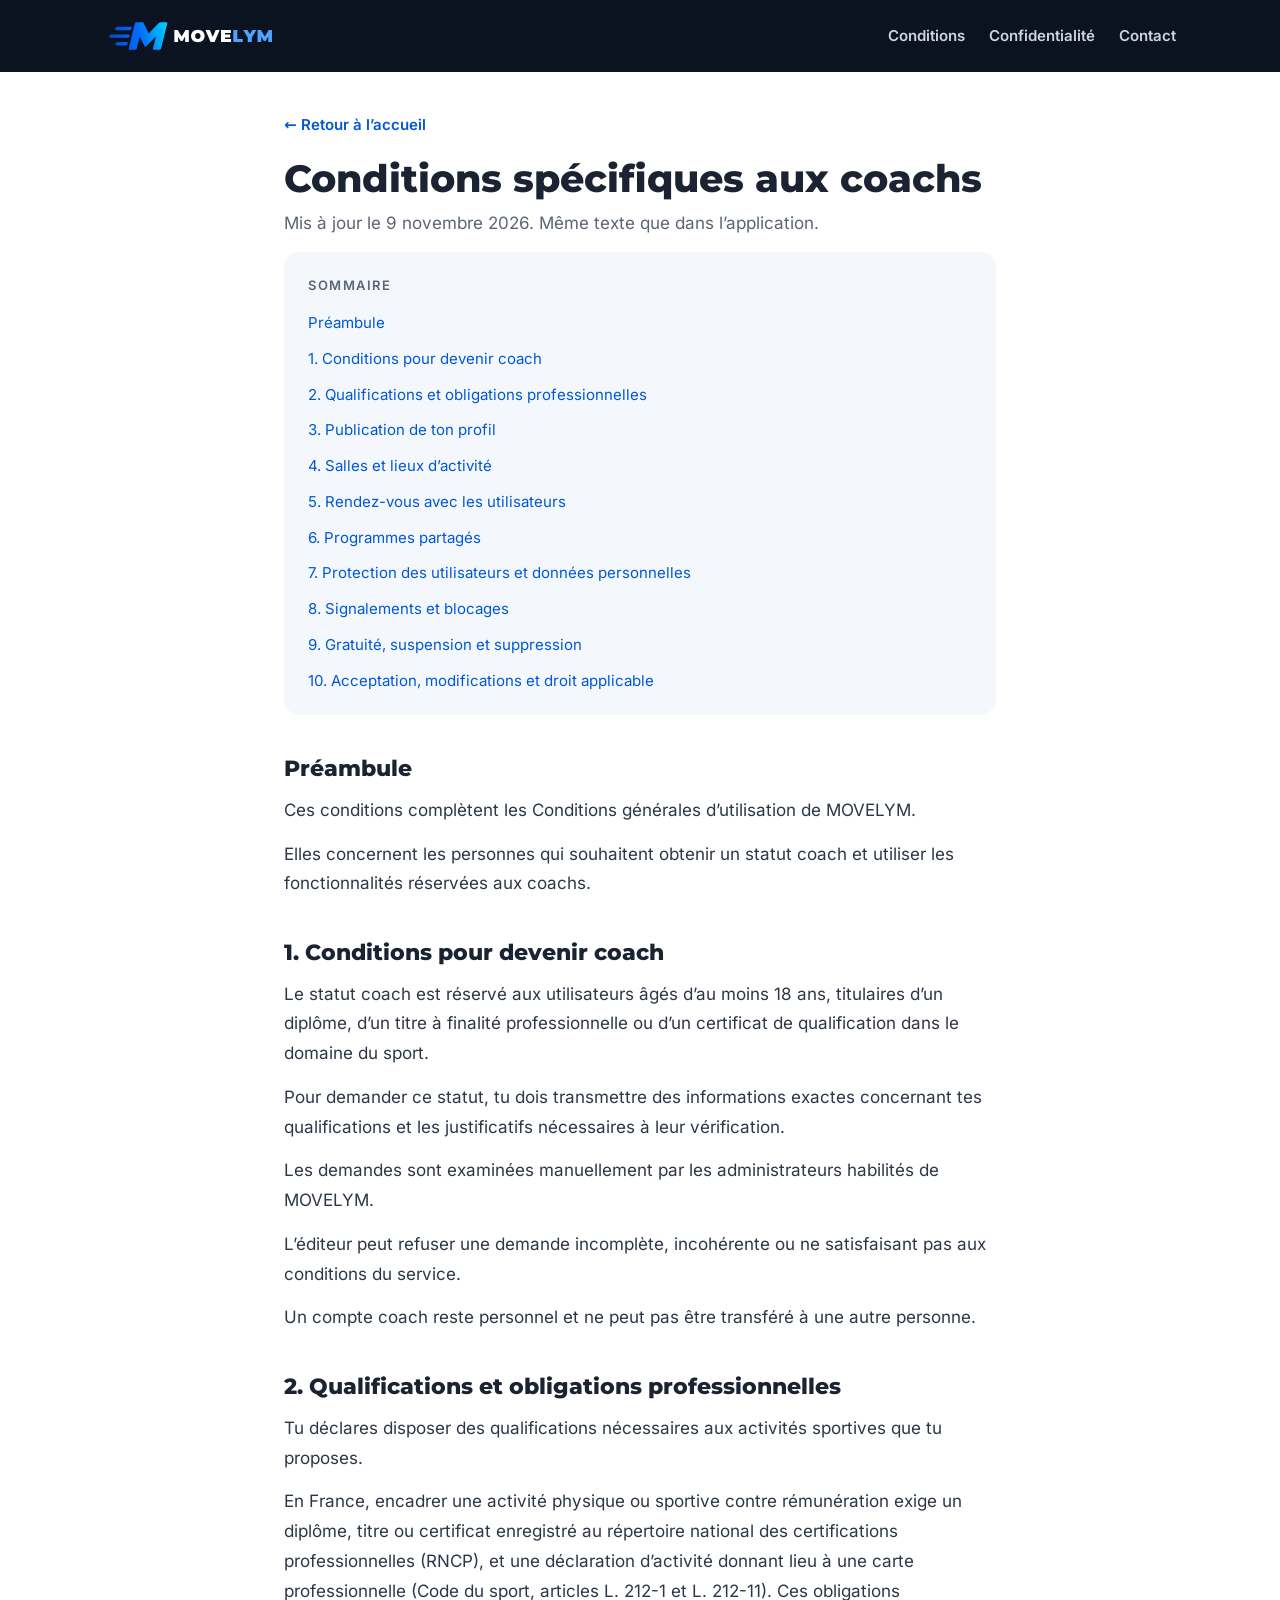
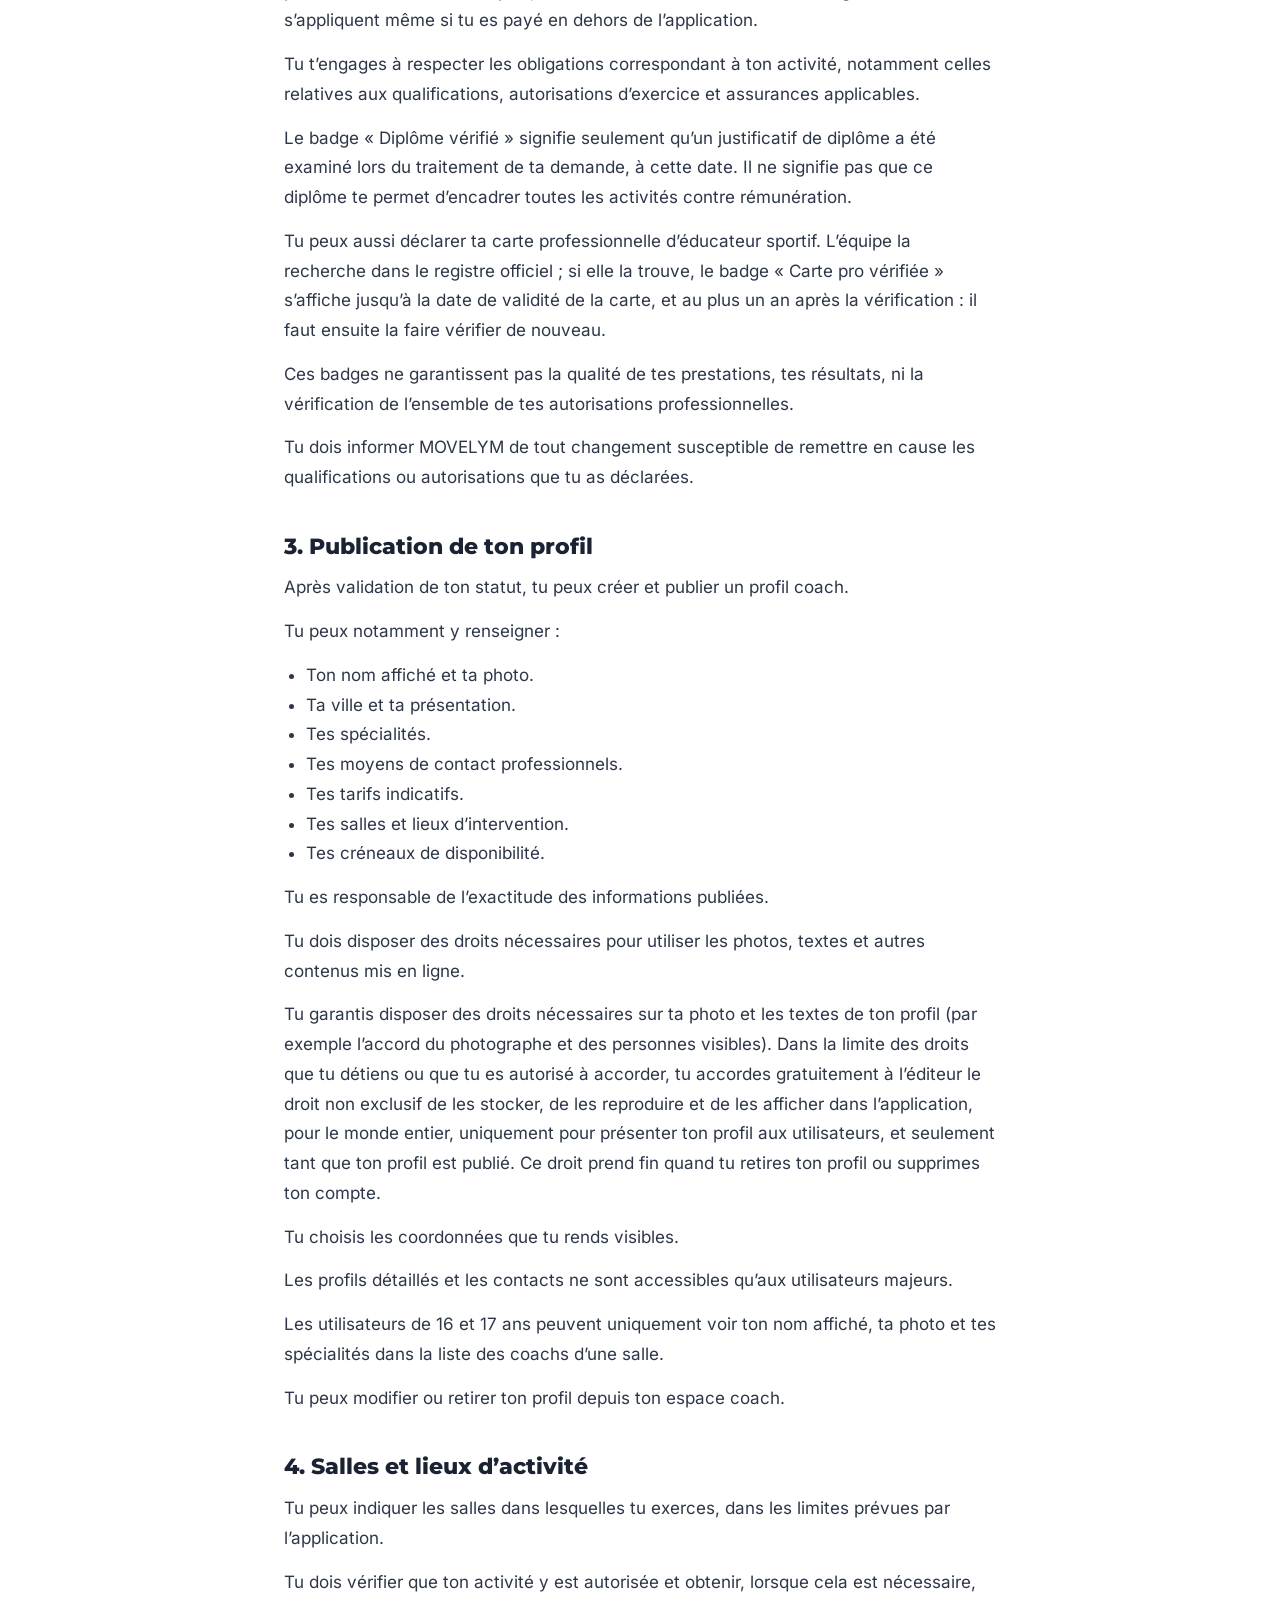
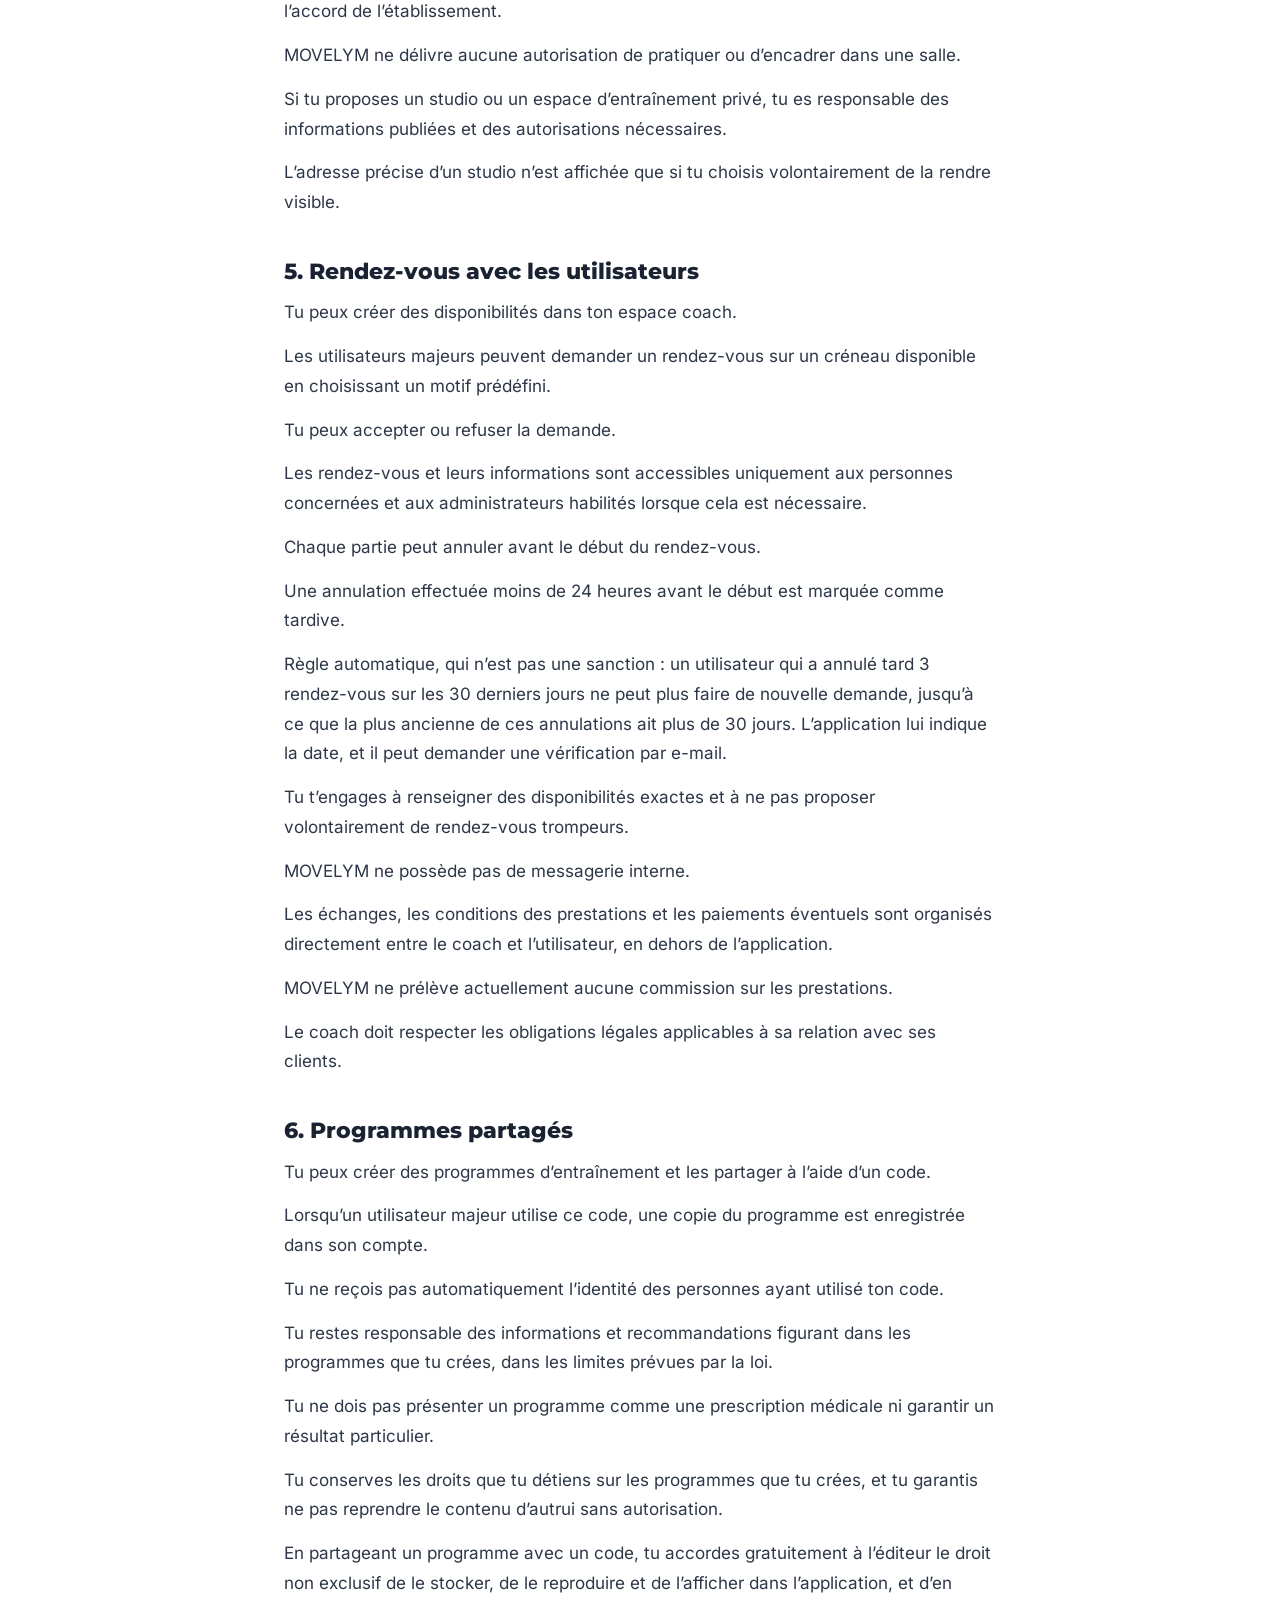
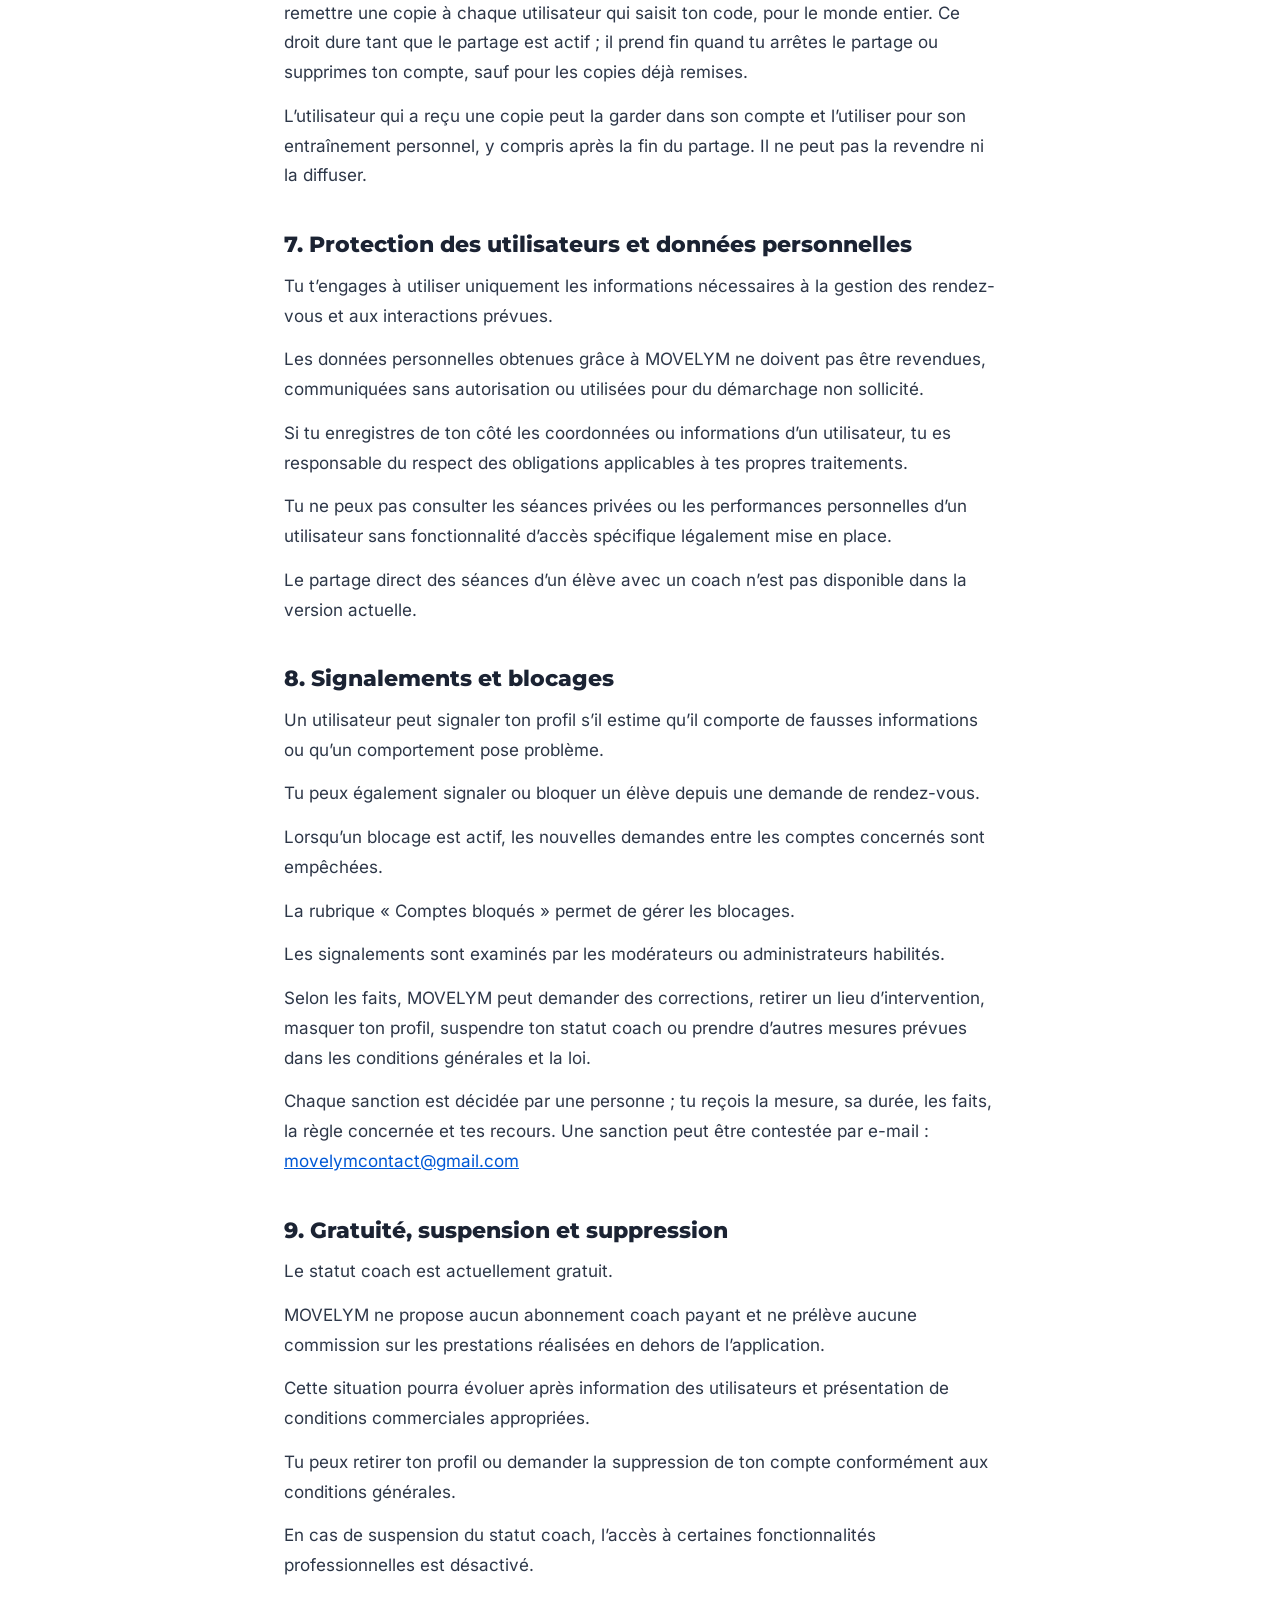
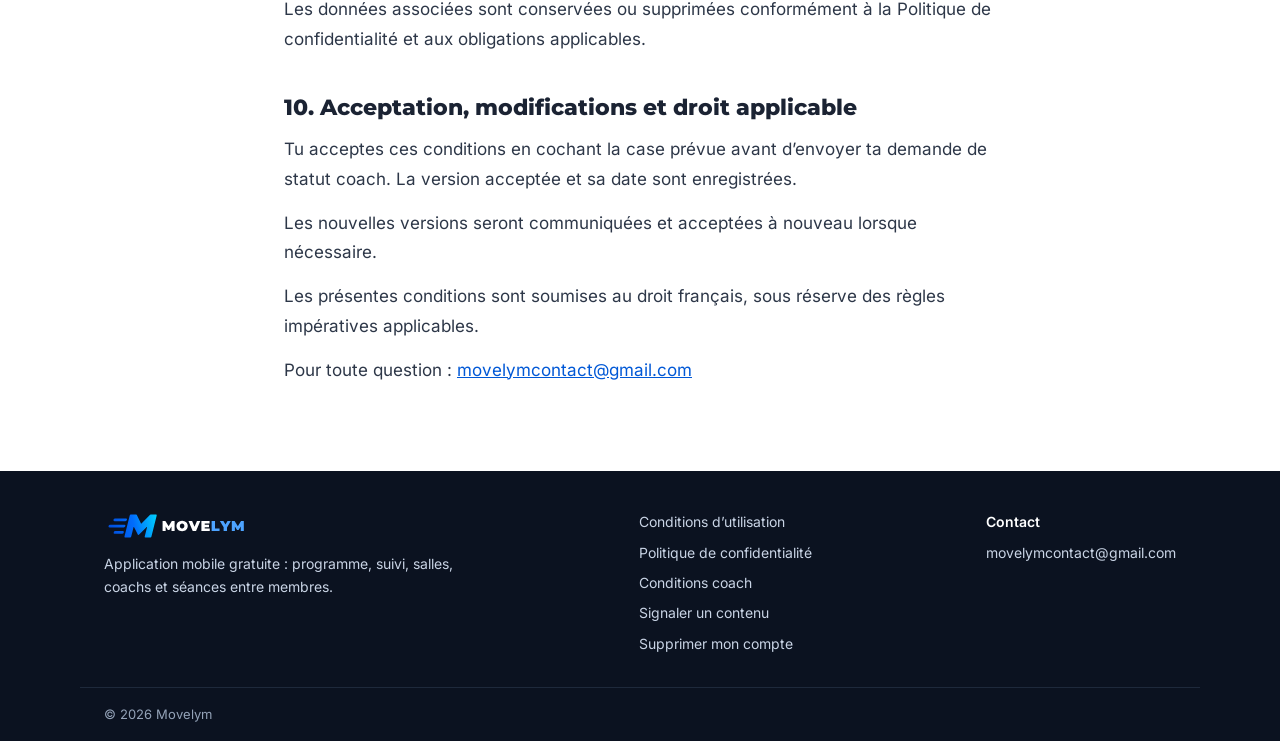
==== commit e0711a3c: "Site : texte d'accueil" ====
--- a/conditions-coach.html
+++ b/conditions-coach.html
@@ -139,7 +139,7 @@
 <div class="wrap foot-in">
 <div class="foot-about">
 <img src="img/logo.svg" alt="Movelym" width="160" height="32">
-<p>Application mobile gratuite pour organiser tes entraînements en salle.</p>
+<p>Application mobile gratuite : programme, suivi, salles, coachs et séances entre membres.</p>
 </div>
 <nav aria-label="Liens du site">
 <a href="conditions.html">Conditions d’utilisation</a>
